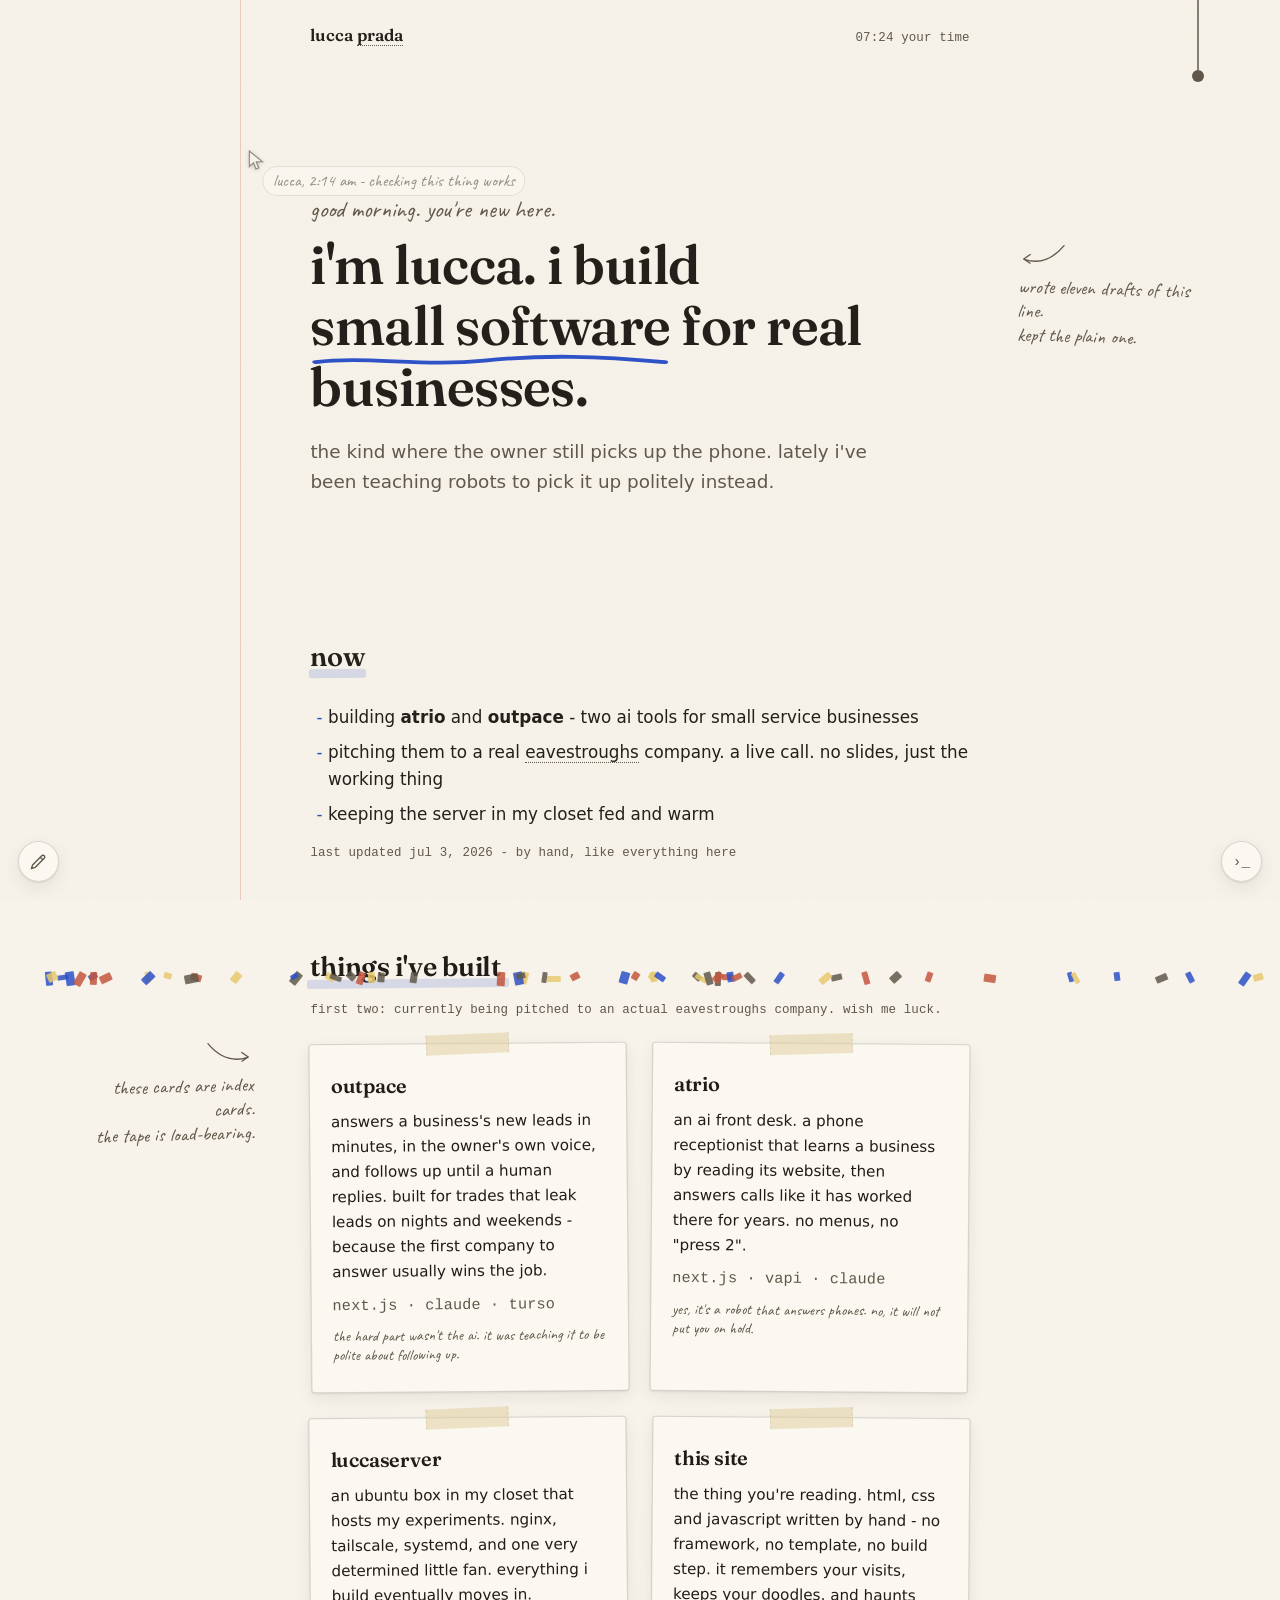
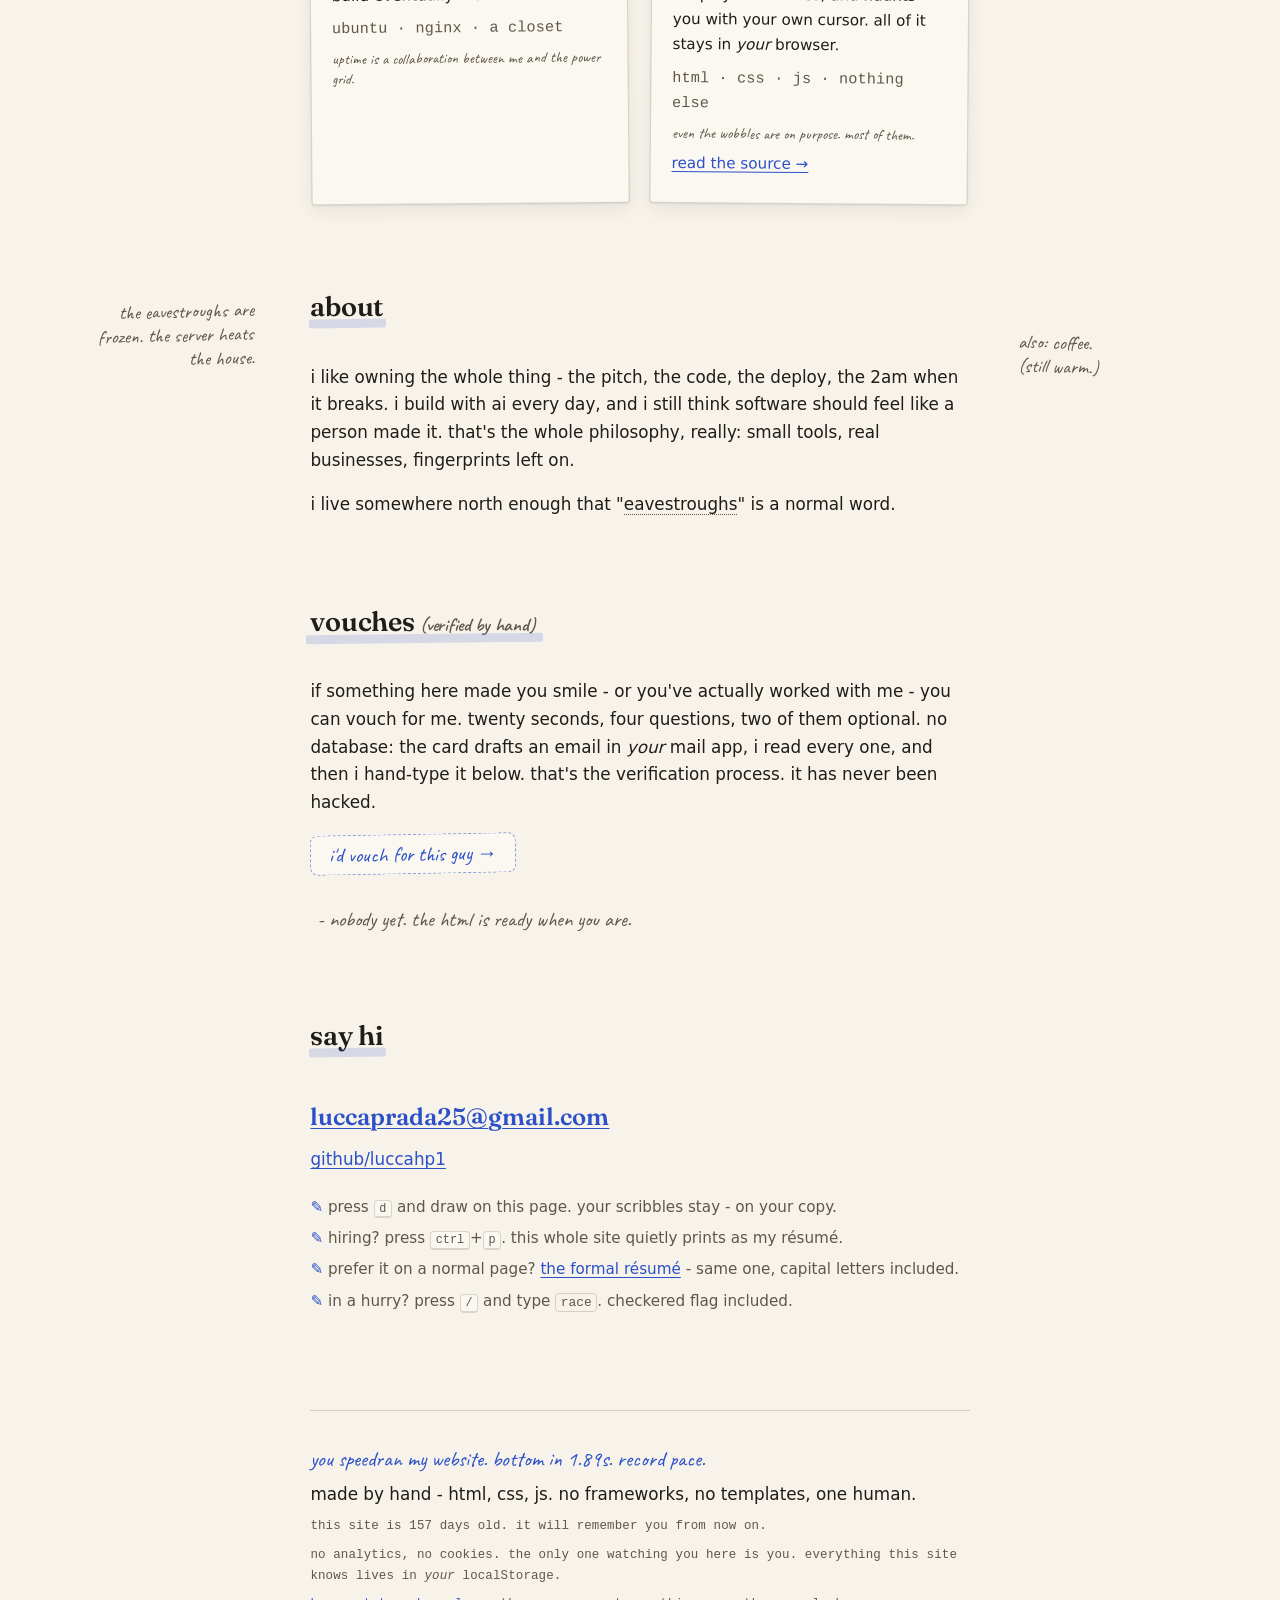
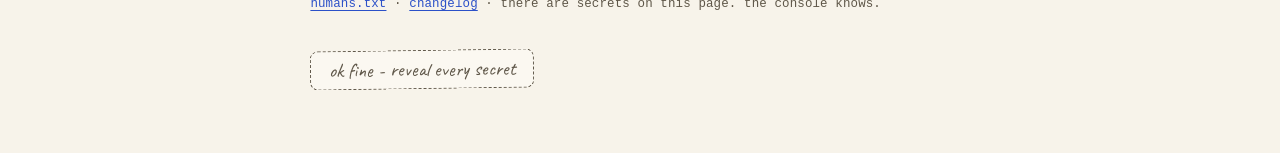
==== index.html @ 846524d9 "v1.5: the second snap, race flags, physics sliders, and a forget that forgets" ====
<!doctype html>
<!--
  hello, view-source person. good instincts.

       __
      |  |   this is supposed to be a pencil.
      |  |   ascii is harder than it looks.
      |  |   
       \/

  everything in here is handwritten. no build step, no framework -
  what you see is what i typed. there's a spoiler button at the very
  bottom of the page that lists every secret, but honestly?
  `cat secrets.txt` in the terminal (press /) hits different.
-->
<html lang="en">
<head>
  <meta charset="utf-8">
  <meta name="viewport" content="width=device-width, initial-scale=1">
  <meta name="color-scheme" content="light dark">
  <meta name="theme-color" content="#f7f3ea" media="(prefers-color-scheme: light)">
  <meta name="theme-color" content="#141110" media="(prefers-color-scheme: dark)">
  <meta name="description" content="lucca prada builds small software for real businesses. this site remembers you, lets you draw on it, and prints as a résumé.">
  <meta name="author" content="Lucca Prada">
  <link rel="icon" href="favicon.svg" type="image/svg+xml" id="favicon">
  <link rel="author" href="humans.txt">
  <title>lucca prada - small software, made by hand</title>

  <link rel="preconnect" href="https://fonts.googleapis.com">
  <link rel="preconnect" href="https://fonts.gstatic.com" crossorigin>
  <link href="https://fonts.googleapis.com/css2?family=Fraunces:ital,opsz,wght@0,9..144,400;0,9..144,600;1,9..144,400;1,9..144,600&family=Caveat:wght@400;600&display=swap" rel="stylesheet">

  <link rel="stylesheet" href="css/style.css">
</head>
<body>
  <a class="skip" href="#main">skip to content</a>

  <!-- the lamp cord. grab it, pull it, any direction. it stretches. -->
  <button class="cord" id="cord" aria-label="toggle the lights" title="the lights">
    <svg viewBox="0 0 24 90" width="24" height="90" aria-hidden="true">
      <path id="cord-path" class="cord-line" d="M12 0 L12 70" fill="none"/>
      <circle id="cord-knob" cx="12" cy="76" r="6" class="cord-knob"/>
    </svg>
  </button>

  <header class="top">
    <span class="wordmark">lucca <span class="tip tip-down" tabindex="0" data-tip="no relation to the handbags. or the glasses. i'm the eavestroughs prada.">prada</span></span>
    <span class="top-right mono"><span id="clock">--:--</span> your time</span>
  </header>

  <main id="main" class="page">

    <!-- ============ hello ============ -->
    <section id="hello" class="hero" aria-label="introduction">
      <p class="hand greeting" id="greeting">hi, you're new here.</p>
      <h1 class="display">
        i'm lucca. i build
        <span class="u">small software<svg class="squig" viewBox="0 0 120 10" preserveAspectRatio="none" aria-hidden="true"><path d="M2 6 C 18 2, 38 9, 58 5 S 96 2, 118 6"/></svg></span>
        for real businesses.
      </h1>
      <p class="lede">the kind where the owner still picks up the phone. lately i've been
      teaching robots to pick it up politely instead.</p>
      <aside class="note note-right" aria-hidden="true">
        <svg class="arrow" viewBox="0 0 60 40" aria-hidden="true"><path d="M56 6 C 40 26, 24 30, 6 24 M14 18 L6 24 L14 29"/></svg>
        wrote eleven drafts of this line.<br>kept the plain one.
      </aside>
    </section>

    <!-- ============ now ============ -->
    <section id="now" aria-labelledby="now-h">
      <h2 id="now-h" class="display h2">now<span class="h-under" aria-hidden="true"></span></h2>
      <ul class="now-list">
        <li>building <strong>atrio</strong> and <strong>outpace</strong> - two ai tools for small service businesses</li>
        <li>pitching them to a real <span class="tip" tabindex="0" data-tip="canadian for rain gutters. we are a proud people.">eavestroughs</span> company. a live call. no slides, just the working thing</li>
        <li>keeping the server in my closet fed and warm</li>
      </ul>
      <p class="mono micro">last updated jul 3, 2026 - by hand, like everything here</p>
    </section>

    <!-- ============ work ============ -->
    <section id="work" aria-labelledby="work-h">
      <h2 id="work-h" class="display h2">things i've built<span class="h-under" aria-hidden="true"></span></h2>
      <p class="mono micro status-line">first two: currently being pitched to an actual eavestroughs company. wish me luck.</p>

      <div class="cards">
        <article class="card tilt-a" id="outpace">
          <span class="tape" aria-hidden="true"></span>
          <h3 class="display">outpace</h3>
          <p>answers a business's new leads in minutes, in the owner's own voice, and follows up
          until a human replies. built for trades that leak leads on nights and weekends -
          because the first company to answer usually wins the job.</p>
          <p class="mono stack">next.js · claude · turso</p>
          <p class="hand card-note">the hard part wasn't the ai. it was teaching it to be polite about following up.</p>
        </article>

        <article class="card tilt-b" id="atrio">
          <span class="tape" aria-hidden="true"></span>
          <h3 class="display">atrio</h3>
          <p>an ai front desk. a phone receptionist that learns a business by reading its website,
          then answers calls like it has worked there for years. no menus, no "press 2".</p>
          <p class="mono stack">next.js · vapi · claude</p>
          <p class="hand card-note">yes, it's a robot that answers phones. no, it will not put you on hold.</p>
        </article>

        <article class="card tilt-a" id="server">
          <span class="tape" aria-hidden="true"></span>
          <h3 class="display">luccaserver</h3>
          <p>an ubuntu box in my closet that hosts my experiments. nginx, tailscale, systemd,
          and one very determined little fan. everything i build eventually moves in.</p>
          <p class="mono stack">ubuntu · nginx · a closet</p>
          <p class="hand card-note">uptime is a collaboration between me and the power grid.</p>
        </article>

        <article class="card tilt-b" id="site">
          <span class="tape" aria-hidden="true"></span>
          <h3 class="display">this site</h3>
          <p>the thing you're reading. html, css and javascript written by hand - no framework,
          no template, no build step. it remembers your visits, keeps your doodles, and haunts
          you with your own cursor. all of it stays in <em>your</em> browser.</p>
          <p class="mono stack">html · css · js · nothing else</p>
          <p class="hand card-note">even the wobbles are on purpose. most of them.</p>
          <p><a href="https://github.com/luccahp1/portfolio">read the source →</a></p>
        </article>
      </div>

      <aside class="note note-left" aria-hidden="true">
        <svg class="arrow flip" viewBox="0 0 60 40" aria-hidden="true"><path d="M4 6 C 20 26, 36 30, 54 24 M46 18 L54 24 L46 29"/></svg>
        these cards are index cards.<br>the tape is load-bearing.
      </aside>
    </section>

    <!-- ============ about ============ -->
    <section id="about" aria-labelledby="about-h">
      <h2 id="about-h" class="display h2">about<span class="h-under" aria-hidden="true"></span></h2>
      <p>i like owning the whole thing - the pitch, the code, the deploy, the 2am when it breaks.
      i build with ai every day, and i still think software should feel like a person made it.
      that's the whole philosophy, really: small tools, real businesses, fingerprints left on.</p>
      <p>i live somewhere north enough that "<span class="tip" tabindex="0" data-tip="canadian for rain gutters. we are a proud people.">eavestroughs</span>" is a normal word.</p>
      <aside class="note note-right coffee-note" aria-hidden="true">also:
        <span class="coffee">coffee.<i class="steam s1"></i><i class="steam s2"></i><i class="steam s3"></i></span>
        <br>(still warm.)</aside>
      <aside class="note note-left" id="season-note" aria-hidden="true" hidden></aside>
    </section>

    <!-- ============ vouches (the guestbook grew up) ============ -->
    <section id="guestbook" aria-labelledby="guestbook-h">
      <h2 id="guestbook-h" class="display h2">vouches <span class="hand h2-aside">(verified by hand)</span><span class="h-under" aria-hidden="true"></span></h2>
      <p>if something here made you smile - or you've actually worked with me - you can vouch
      for me. twenty seconds, four questions, two of them optional. no database: the card
      drafts an email in <em>your</em> mail app, i read every one, and then i hand-type it
      below. that's the verification process. it has never been hacked.</p>
      <p><button class="vouch-btn hand" id="vouch-btn">i'd vouch for this guy →</button></p>
      <ul class="guest-list hand" id="vouch-list">
        <!-- vouches get added here by hand: name - company/role - one good line. -->
        <li>- nobody yet. the html is ready when you are.</li>
      </ul>
    </section>

    <!-- ============ say hi ============ -->
    <section id="hi" aria-labelledby="hi-h">
      <h2 id="hi-h" class="display h2">say hi<span class="h-under" aria-hidden="true"></span></h2>
      <p class="say-hi">
        <a class="big-link" href="mailto:luccaprada25@gmail.com">luccaprada25@gmail.com</a><br>
        <a href="https://github.com/luccahp1">github/luccahp1</a>
      </p>
      <ul class="hi-extras">
        <li>press <kbd>d</kbd> and draw on this page. your scribbles stay - on your copy.</li>
        <li>hiring? press <kbd>ctrl</kbd>+<kbd>p</kbd>. this whole site quietly prints as my résumé.</li>
        <li>prefer it on a normal page? <a href="resume.html">the formal résumé</a> - same one, capital letters included.</li>
        <li>in a hurry? press <kbd>/</kbd> and type <code>race</code>. checkered flag included.</li>
      </ul>
    </section>

    <!-- ============ footer ============ -->
    <footer class="foot">
      <p class="hand foot-read" id="foot-read" hidden>you read the whole thing. that puts you in rare company.</p>
      <p>made by hand - html, css, js. no frameworks, no templates, one human.</p>
      <p id="foot-memory" class="mono micro">this site is young. it will remember you from now on.</p>
      <p class="mono micro">no analytics, no cookies. the only one watching you here is you.
        everything this site knows lives in <em>your</em> localStorage.</p>
      <p class="mono micro">
        <a href="humans.txt">humans.txt</a> ·
        <button class="linkish mono" id="open-changelog">changelog</button> ·
        there are secrets on this page. <span class="nowrap">the console knows.</span>
      </p>

      <!-- the spoilers. hand-maintained, like everything. -->
      <div class="spoilers">
        <button class="spoiler-btn hand" id="spoiler-btn" aria-expanded="false" aria-controls="spoiler-panel">
          ok fine - reveal every secret
        </button>
        <div class="spoiler-panel" id="spoiler-panel" hidden>
          <span class="tape" aria-hidden="true"></span>
          <p class="hand spoiler-title">the complete map of secrets. last chance to find them yourself.</p>
          <ul class="spoiler-list">
            <li><strong>the ghost</strong> - this site records your cursor (locally, never sent anywhere). come back tomorrow and watch yourself drift by, labeled "you, 1 day ago". first visit? you got mine instead. summon one anytime: type <kbd>ghost</kbd> in the terminal.</li>
            <li><strong>the pencil</strong> - press <kbd>d</kbd>, then draw anywhere. <kbd>c</kbd> changes ink, <kbd>z</kbd> undoes, <kbd>x</kbd> erases everything, <kbd>esc</kbd> puts it down. your art survives reloads.</li>
            <li><strong>the terminal</strong> - press <kbd>/</kbd>. start with <code>help</code>, snoop with <code>cat secrets.txt</code>, finish with <code>sudo hire lucca</code>. (<code>rm -rf</code> goes on your permanent record. permanently.)</li>
            <li><strong>tell it your name</strong> - in the terminal: <code>call me maple</code>. the site greets you by name forever after. <code>lucca.forget()</code> if you regret everything.</li>
            <li><strong>blueprint mode</strong> - <kbd>↑</kbd><kbd>↑</kbd><kbd>↓</kbd><kbd>↓</kbd><kbd>←</kbd><kbd>→</kbd><kbd>←</kbd><kbd>→</kbd><kbd>b</kbd><kbd>a</kbd>. the site shows its bones - every box confesses its pixels, and whatever you hover gets measured live. do it twice, it gets chattier.</li>
            <li><strong>the résumé trick</strong> - <kbd>ctrl</kbd>+<kbd>p</kbd>. the lowercase disappears and paper gets my real, serious, one-page résumé. also lives at <a href="resume.html">resume.html</a>.</li>
            <li><strong>the lamp</strong> - the cord hanging top-right. it's a real rope: grab it and pull, any direction. it stretches, and when the tension is right the switch gives. swipe through it and it swings. pull it four times fast and it has opinions. ignore the warning and keep yanking… it snaps. sparks, flicker, the works. (i fix it. eventually. the repair tape stays.)</li>
            <li><strong>the second snap</strong> - break the cord again after the repair and i stop being nice: duct tape, a real wall switch, zero physics. the terminal's <code>rewire</code> command earns you the string back. i can't believe i added that.</li>
            <li><strong>the physics sliders</strong> - type <code>physics</code> in the terminal. gravity, damping, stretch, segments - the cord obeys in real time. nothing you set is ever saved, so break it with total confidence.</li>
            <li><strong>the tape</strong> - it's holding the project cards up. grab one and pull it off. the card falls, and a very small lucca comes to pin it back with a real thumbtack - a different pin, spot, and angle every time. he does not use a level.</li>
            <li><strong>the vouch card</strong> - the button in the vouches section. typing a company summons a bonus question out of thin air. that's not a bug, that's logic.</li>
            <li><strong>leave &amp; come back</strong> - the tab title misses you, and the favicon lies down for a nap while you're gone.</li>
            <li><strong>the ending changes</strong> - speedrun to the bottom and the footer clocks your official time, with confetti. trackpad scrollers get a fairer window, because i'm reasonable. want a proper starting line? type <code>race</code> in the terminal: checkered flag, three seconds, GO. read slowly instead and it thanks you properly.</li>
            <li><strong>small acknowledgments</strong> - copy some text. select all. go idle for a minute. hover the word "eavestroughs". the site notices things, politely, once.</li>
            <li><strong>more hovering</strong> - the "prada" in the top corner has heard your handbag joke already. and the coffee note in the margin is still warm - hover it and see the steam.</li>
            <li><strong>the console</strong> - open devtools. there's a note waiting, and an api: <code>lucca.ghost()</code>, <code>lucca.lights()</code>, <code>lucca.blueprint()</code>, <code>lucca.forget()</code>.</li>
            <li><strong>for completionists</strong> - <a href="humans.txt">humans.txt</a>, the 404 page (make up a url), and a note at the top of view-source.</li>
          </ul>
          <p class="hand spoiler-end">that's all of them. probably. this list is hand-maintained, so if i add a secret and forget to write it down… that's just a secret again.</p>
        </div>
      </div>
    </footer>
  </main>

  <!-- the real résumé. ctrl+p prints ONLY this. screen never sees it. -->
  <div class="print-only print-resume" aria-hidden="true">
    <header>
      <h1>Lucca Prada</h1>
      <p class="r-sub">Software Developer - Backend &amp; AI Products</p>
      <p class="r-contact">London, Ontario · luccaprada25@gmail.com · github.com/luccahp1 · luccahp1.github.io/portfolio</p>
    </header>

    <section>
      <h2>Summary</h2>
      <p>Computer Programming &amp; Analysis student and WSIB Scholars Award recipient with a year of
      enterprise backend experience (Java/Spring Boot) and a parallel track record of shipping AI
      products end to end. At WSIB: health-check automation, secure request handling, and library
      modernization alongside senior developers. Independently: designed, built, and deployed an AI
      phone receptionist and an automated lead-response product for small service businesses -
      owning product design, unit economics, code, and deployment.</p>
    </section>

    <section>
      <h2>Experience</h2>

      <h3>IT Solution Delivery Co-op - Technology · Workplace Safety and Insurance Board (WSIB)</h3>
      <p class="r-meta">London, ON · May 2025 – Present (consecutive terms)</p>
      <ul>
        <li>Built backend enhancements for WSIB's health-check automation platform using Java, Python, Spring Boot, and Spring Boot Admin.</li>
        <li>Implemented secure HTTP request handling with JWT tokens and cookies in enterprise systems.</li>
        <li>Led hands-on work in the iText PDF library upgrade: analyzed legacy modules, fixed breaking changes, and ran regression tests.</li>
        <li>Debugged and refactored legacy Java for reliability and readability; traced production requests through stack traces safely.</li>
        <li>Awarded the WSIB Scholars Award (full scholarship) recognizing technical capability and initiative.</li>
      </ul>

      <h3>Independent Product Developer - Atrio &amp; Outpace</h3>
      <p class="r-meta">London, ON · 2025 – Present</p>
      <ul>
        <li>Designed and built <strong>Atrio</strong>, an AI phone receptionist that learns a business from its website and answers calls naturally (Next.js, Vapi voice agents, Claude API).</li>
        <li>Designed and built <strong>Outpace</strong>, a speed-to-lead system that replies to inbound leads in the owner's own voice within minutes and automates follow-up (Next.js, Claude, Turso); modeled pricing, ~90%+ gross-margin unit economics, and safety rails (plan limits, AI budget caps).</li>
        <li>Currently pitching both products to a local service business through live, working demos.</li>
        <li>Completed 15+ paid freelance automation and utility projects (Fiverr), managing full lifecycle from requirements to delivery; built and maintain the Twins Cafe website.</li>
      </ul>

      <h3>Co-op Developer · DevLift</h3>
      <p class="r-meta">London, ON</p>
      <ul>
        <li>Debugged and extended client software; delivered Java and JavaScript modules within Agile ceremonies.</li>
      </ul>
    </section>

    <section>
      <h2>Projects</h2>
      <ul>
        <li><strong>Portfolio site</strong> - hand-written HTML/CSS/JS with local-first interactive features (cursor replay, persistent drawing, print-to-résumé). luccahp1.github.io/portfolio</li>
        <li><strong>luccaserver</strong> - self-hosted Ubuntu server (nginx, systemd, Tailscale, UFW) running personal apps and deployments.</li>
        <li><strong>AI currency recognition</strong> - Python computer-vision exploration; robotics club mechanical &amp; programming contributions.</li>
      </ul>
    </section>

    <section class="r-skills">
      <h2>Skills</h2>
      <p><strong>Languages:</strong> Java, Python, JavaScript/TypeScript, SQL, C++</p>
      <p><strong>Backend:</strong> Spring Boot &amp; Spring Boot Admin, REST APIs, MVC, JWT/cookie auth, Node.js/Next.js</p>
      <p><strong>AI:</strong> Claude API integration, voice agents (Vapi), prompt &amp; agent design, cost/limit engineering</p>
      <p><strong>Frontend:</strong> React/Next.js, HTML/CSS, Tailwind</p>
      <p><strong>Data &amp; Ops:</strong> MySQL, SQLite/Turso, relational design · Ubuntu, nginx, systemd, Tailscale, Git, Vercel, Postman</p>
      <p><strong>Practices:</strong> Agile, debugging legacy codebases, technical documentation, regression testing</p>
    </section>

    <section>
      <h2>Education</h2>
      <h3>Fanshawe College - Computer Programming &amp; Analysis</h3>
      <p class="r-meta">London, ON · Sep 2024 – Present · WSIB Scholars Award (full scholarship)</p>
      <p>Coursework: Java, Python, SQL, C++, web technologies, Agile, system design.</p>
    </section>
  </div>

  <!-- pencil toggle -->
  <button class="tool pencil-btn" id="pencil-btn" aria-label="draw on this page (press d)" title="draw on this page (d)">
    <svg viewBox="0 0 24 24" width="20" height="20" aria-hidden="true"><path d="M4 20 L5.5 15.5 L16.5 4.5 A 1.6 1.6 0 0 1 19.5 7.5 L8.5 18.5 Z M14.8 6.2 L17.8 9.2"/></svg>
  </button>
  <div class="pencil-hud mono" id="pencil-hud" hidden>pencil on - <kbd>esc</kbd> stop · <kbd>c</kbd> ink · <kbd>z</kbd> undo · <kbd>x</kbd> clear</div>

  <!-- terminal toggle (mostly for touch screens) -->
  <button class="tool term-btn mono" id="term-btn" aria-label="open the terminal (press /)" title="terminal (/)">›_</button>

  <!-- the terminal -->
  <div class="term" id="term" role="dialog" aria-modal="true" aria-label="terminal" hidden>
    <div class="term-body" id="term-body"></div>
    <div class="term-line">
      <label class="term-prompt mono" for="term-input">you@luccas-site:~$</label>
      <input class="term-input mono" id="term-input" autocomplete="off" autocapitalize="off" spellcheck="false" aria-label="terminal input">
    </div>
  </div>

  <!-- the vouch card. it only asks about your role if you give it a reason to. -->
  <div class="vouch-wrap" id="vouch-wrap" hidden>
    <div class="vouch-scrim" data-close></div>
    <form class="vouch-card" id="vouch-form" role="dialog" aria-modal="true" aria-labelledby="vouch-title">
      <img id="vouch-pin" src="img/pin-classic.png" alt="" width="30">
      <p class="hand vouch-title" id="vouch-title">vouch for lucca</p>
      <p class="mono micro">this drafts an email in your own mail app. nothing leaves this page until you hit send there.</p>
      <label for="v-name">your name</label>
      <input id="v-name" required maxlength="60" autocomplete="name">
      <label for="v-email">your email</label>
      <input id="v-email" type="email" required maxlength="80" autocomplete="email">
      <label for="v-company">company <span class="v-opt">(optional)</span></label>
      <input id="v-company" maxlength="80" autocomplete="organization">
      <div id="v-role-wrap" hidden>
        <p class="hand v-role-note">oh, a company! ok, one more then - this question did not
        exist five seconds ago. friends and family never see it. efficiency.</p>
        <label for="v-role">your role there <span class="v-opt">(also optional)</span></label>
        <input id="v-role" maxlength="80" autocomplete="organization-title">
      </div>
      <div class="v-actions">
        <button type="submit" class="vouch-btn hand">send the vouch</button>
        <button type="button" class="linkish mono" data-close>never mind</button>
      </div>
    </form>
  </div>

  <script src="js/main.js" defer></script>
  <script src="js/ghost.js" defer></script>
  <script src="js/pencil.js" defer></script>
  <script src="js/terminal.js" defer></script>
  <script src="js/tape.js" defer></script>
  <script src="js/vouch.js" defer></script>
</body>
</html>
---- css/style.css ----
/* ---------------------------------------------------------------
   lucca's site. paper, ink, one blue pen.
   handwritten on purpose. viewed best with the lights you prefer.
   --------------------------------------------------------------- */

:root {
  --paper: #f7f3ea;
  --ink: #201c17;
  --ink-soft: #5f5749;
  --pen: #2b50c8;          /* ballpoint blue */
  --pen-soft: rgba(43, 80, 200, 0.55);
  --red: #c4553d;          /* margin-line red */
  --line: rgba(32, 28, 23, 0.16);
  --card: #fbf8f1;
  --shadow: 0 1px 2px rgba(32, 28, 23, 0.08), 0 6px 18px rgba(32, 28, 23, 0.07);
  --tape: rgba(224, 205, 155, 0.5);
  --sel: rgba(43, 80, 200, 0.22);
}

[data-theme="dark"] {
  --paper: #141110;
  --ink: #ece5d6;
  --ink-soft: #a1988a;
  --pen: #92a9f5;
  --pen-soft: rgba(146, 169, 245, 0.6);
  --red: #d4705c;
  --line: rgba(236, 229, 214, 0.16);
  --card: #1b1815;
  --shadow: 0 1px 2px rgba(0, 0, 0, 0.4), 0 8px 22px rgba(0, 0, 0, 0.35);
  --tape: rgba(203, 178, 122, 0.22);
  --sel: rgba(146, 169, 245, 0.3);
}

@media (prefers-color-scheme: dark) {
  :root:not([data-theme]) {
    --paper: #141110;
    --ink: #ece5d6;
    --ink-soft: #a1988a;
    --pen: #92a9f5;
    --pen-soft: rgba(146, 169, 245, 0.6);
    --red: #d4705c;
    --line: rgba(236, 229, 214, 0.16);
    --card: #1b1815;
    --shadow: 0 1px 2px rgba(0, 0, 0, 0.4), 0 8px 22px rgba(0, 0, 0, 0.35);
    --tape: rgba(203, 178, 122, 0.22);
    --sel: rgba(146, 169, 245, 0.3);
  }
}

* { box-sizing: border-box; }

[hidden] { display: none !important; }

html { scroll-behavior: smooth; }

body {
  margin: 0;
  background: var(--paper);
  color: var(--ink);
  font: 400 1.05rem/1.65 system-ui, -apple-system, "Segoe UI", sans-serif;
  transition: background-color 0.35s ease, color 0.35s ease;
  overflow-x: hidden;
}

/* faint paper grain over everything */
body::before {
  content: "";
  position: fixed;
  inset: 0;
  pointer-events: none;
  z-index: 4;
  opacity: 0.05;
  background-image: url("data:image/svg+xml,%3Csvg xmlns='http://www.w3.org/2000/svg' width='140' height='140'%3E%3Cfilter id='n'%3E%3CfeTurbulence type='fractalNoise' baseFrequency='0.9' numOctaves='2'/%3E%3C/filter%3E%3Crect width='140' height='140' filter='url(%23n)'/%3E%3C/svg%3E");
}

::selection { background: var(--sel); }

.display { font-family: "Fraunces", Georgia, serif; font-weight: 600; letter-spacing: -0.01em; }
.hand { font-family: "Caveat", "Segoe Script", cursive; font-size: 1.35rem; line-height: 1.3; color: var(--ink-soft); }
.mono { font-family: ui-monospace, "Cascadia Code", Consolas, monospace; font-size: 0.78rem; letter-spacing: 0.01em; }
.micro { color: var(--ink-soft); }
.nowrap { white-space: nowrap; }

a { color: var(--pen); text-decoration-thickness: 1px; text-underline-offset: 3px; }
a:hover { text-decoration-style: wavy; }

kbd {
  font-family: ui-monospace, Consolas, monospace;
  font-size: 0.78em;
  border: 1px solid var(--line);
  border-bottom-width: 2px;
  border-radius: 4px;
  padding: 0.05em 0.4em;
  background: var(--card);
}

.skip {
  position: absolute; left: -999px; top: 0.5rem; z-index: 100;
  background: var(--card); padding: 0.4rem 0.8rem; border-radius: 6px;
}
.skip:focus { left: 0.5rem; }

:focus-visible { outline: 2px solid var(--pen); outline-offset: 3px; border-radius: 2px; }

/* ---------- top bar ---------- */
.top {
  display: flex; justify-content: space-between; align-items: baseline;
  max-width: 44rem; margin: 0 auto; padding: 1.4rem 1.4rem 0;
}
.wordmark { font-family: "Fraunces", Georgia, serif; font-weight: 600; font-size: 1.05rem; }
.top-right { color: var(--ink-soft); }

/* ---------- the page column ---------- */
.page {
  max-width: 44rem;
  margin: 0 auto;
  padding: 0 1.4rem 4rem;
  position: relative;
}

/* notebook margin line, wide screens only */
@media (min-width: 1150px) {
  body::after {
    content: "";
    position: fixed;
    top: 0; bottom: 0;
    left: calc(50% - 25rem);
    width: 1px;
    background: var(--red);
    opacity: 0.25;
    pointer-events: none;
  }
}

section { margin-top: 5rem; position: relative; }

/* ---------- hero ---------- */
.hero { margin-top: 16vh; min-height: 40vh; }
.greeting { margin: 0 0 0.6rem; font-size: 1.5rem; }
h1.display {
  font-size: clamp(2.1rem, 5.4vw, 3.4rem);
  line-height: 1.12;
  margin: 0 0 1.2rem;
}
.lede { font-size: 1.15rem; color: var(--ink-soft); max-width: 36rem; }

/* squiggle underline */
.u { position: relative; white-space: nowrap; }
.squig {
  position: absolute; left: 0; right: 0; bottom: -0.18em;
  width: 100%; height: 0.28em; overflow: visible;
}
.squig path {
  fill: none; stroke: var(--pen); stroke-width: 2.5; stroke-linecap: round;
  stroke-dasharray: 130; stroke-dashoffset: 130;
  animation: draw 0.9s 0.5s ease forwards;
}
@keyframes draw { to { stroke-dashoffset: 0; } }

/* ---------- headings ---------- */
.h2 { font-size: 1.7rem; margin: 0 0 1.1rem; display: inline-block; position: relative; }
.h2-aside { font-size: 1.2rem; }
.h-under {
  position: absolute; left: -2%; right: -4%; bottom: 0.05em; height: 0.32em;
  background: var(--pen);
  opacity: 0.16;
  transform: rotate(-0.6deg);
  border-radius: 2px;
  pointer-events: none;
}

/* ---------- now ---------- */
.now-list { padding-left: 1.1rem; margin: 0 0 0.9rem; }
.now-list li { margin: 0.45rem 0; }
.now-list li::marker { content: "- "; color: var(--pen); }

.status-line { margin: -0.4rem 0 1.4rem; }

/* ---------- cards ---------- */
.cards { display: grid; grid-template-columns: 1fr 1fr; gap: 1.6rem 1.4rem; }
@media (max-width: 720px) { .cards { grid-template-columns: 1fr; } }

.card {
  position: relative;
  background: var(--card);
  border: 1px solid var(--line);
  border-radius: 3px;
  padding: 1.5rem 1.3rem 1.1rem;
  box-shadow: var(--shadow);
  transition: transform 0.25s ease, box-shadow 0.25s ease, background-color 0.35s ease;
}
.tilt-a { transform: rotate(-0.5deg); }
.tilt-b { transform: rotate(0.45deg); }
.card:hover { transform: rotate(0deg) translateY(-3px); }

.tape {
  position: absolute; top: -0.6rem; left: 50%;
  width: 5.2rem; height: 1.25rem;
  transform: translateX(-50%) rotate(-2deg);
  background: var(--tape);
  border-left: 1px dashed rgba(0,0,0,0.08);
  border-right: 1px dashed rgba(0,0,0,0.08);
}
.card h3 { margin: 0 0 0.5rem; font-size: 1.25rem; }
.card p { margin: 0.5rem 0; font-size: 0.95rem; }
.stack { color: var(--ink-soft); }
.card-note { color: var(--ink-soft); font-size: 1.15rem; }

/* ---------- margin notes ---------- */
.note {
  font-family: "Caveat", "Segoe Script", cursive;
  font-size: 1.2rem; line-height: 1.25;
  color: var(--ink-soft);
  width: 11rem;
}
.arrow { width: 3rem; height: 2rem; display: block; margin-bottom: 0.2rem; }
.arrow path { fill: none; stroke: var(--ink-soft); stroke-width: 1.6; stroke-linecap: round; stroke-linejoin: round; }

@media (min-width: 1150px) {
  .note { position: absolute; }
  .note-right { right: -14rem; top: 3rem; transform: rotate(1.5deg); }
  .note-left { left: -14.5rem; top: 6rem; transform: rotate(-1.5deg); text-align: right; }
  .note-left .arrow { margin-left: auto; }
}
@media (max-width: 1149.9px) {
  .note { margin: 1.2rem 0 0; transform: rotate(-0.5deg); }
  .arrow { display: none; }
}

/* ---------- guestbook ---------- */
.guest-list { list-style: none; padding: 0.2rem 0 0 0.4rem; font-size: 1.3rem; }
.guest-list li { margin: 0.5rem 0; }

/* ---------- say hi ---------- */
.big-link { font-family: "Fraunces", Georgia, serif; font-size: 1.5rem; font-weight: 600; }
.say-hi { line-height: 2.1; }
.hi-extras { padding-left: 1.1rem; color: var(--ink-soft); font-size: 0.95rem; }
.hi-extras li { margin: 0.4rem 0; }
.hi-extras li::marker { content: "✎ "; color: var(--pen); }

/* ---------- footer ---------- */
.foot { margin-top: 6rem; padding-top: 1.6rem; border-top: 1px solid var(--line); }
.foot p { margin: 0.5rem 0; }
.foot-read { font-size: 1.35rem; color: var(--pen); }
.linkish {
  background: none; border: none; padding: 0; cursor: pointer;
  color: var(--pen); text-decoration: underline;
  text-decoration-thickness: 1px; text-underline-offset: 3px; font-size: inherit;
}
.linkish:hover { text-decoration-style: wavy; }

/* ---------- lamp cord ---------- */
.cord {
  position: fixed; top: 0; right: clamp(1rem, 6vw, 4rem); z-index: 20;
  background: none; border: none; padding: 0 6px; cursor: grab;
  touch-action: none;
}
.cord:active { cursor: grabbing; }
.cord-line { stroke: var(--ink-soft); stroke-width: 1.5; fill: none; }
.cord-knob { fill: var(--ink-soft); }
.cord:hover .cord-knob { fill: var(--pen); }
[data-theme="dark"] .cord-knob { filter: drop-shadow(0 0 6px rgba(146, 169, 245, 0.7)); }

/* ---------- floating tools ---------- */
.tool {
  position: fixed; z-index: 20;
  width: 2.6rem; height: 2.6rem;
  display: grid; place-items: center;
  background: var(--card); color: var(--ink-soft);
  border: 1px solid var(--line); border-radius: 50%;
  box-shadow: var(--shadow);
  cursor: pointer;
  transition: color 0.2s, transform 0.2s, background-color 0.35s;
}
.tool:hover { color: var(--pen); transform: rotate(-8deg); }
.pencil-btn { left: 1.1rem; bottom: 1.1rem; }
.pencil-btn svg path { fill: none; stroke: currentColor; stroke-width: 1.6; stroke-linejoin: round; }
.pencil-btn.on { color: var(--pen); background: var(--paper); transform: rotate(-35deg); }
.term-btn { right: 1.1rem; bottom: 1.1rem; font-size: 0.9rem; }

.pencil-hud {
  position: fixed; left: 4.4rem; bottom: 1.75rem; z-index: 20;
  color: var(--ink-soft);
  background: var(--card); border: 1px solid var(--line); border-radius: 999px;
  padding: 0.3rem 0.8rem;
}

/* the drawing canvas */
.doodle {
  position: absolute; top: 0; left: 0; z-index: 3;
  pointer-events: none;
}
body.drawing .doodle { pointer-events: auto; cursor: crosshair; touch-action: none; }

/* ---------- ghost cursor ---------- */
.ghost {
  position: absolute; top: 0; left: 0; z-index: 15;
  pointer-events: none;
  opacity: 0;
  transition: opacity 1.2s ease;
  will-change: transform;
}
.ghost.show { opacity: 0.65; }
.ghost svg { display: block; filter: blur(0.4px) drop-shadow(0 1px 2px rgba(0,0,0,0.25)); }
.ghost svg path { fill: var(--paper); stroke: var(--ink-soft); stroke-width: 1.3; }
.ghost-tag {
  position: absolute; left: 14px; top: 16px;
  font-family: "Caveat", cursive; font-size: 1.05rem; white-space: nowrap;
  color: var(--ink-soft);
  background: var(--card);
  border: 1px solid var(--line); border-radius: 999px;
  padding: 0 0.6rem;
}
.ghost-ping {
  position: absolute; z-index: 14;
  width: 8px; height: 8px; border-radius: 50%;
  border: 2px solid var(--pen-soft);
  pointer-events: none;
  animation: ping 0.9s ease-out forwards;
}
@keyframes ping { from { transform: scale(0.4); opacity: 0.9; } to { transform: scale(4); opacity: 0; } }

/* ---------- terminal ---------- */
.term {
  position: fixed; left: 50%; bottom: 0; z-index: 30;
  transform: translateX(-50%);
  width: min(46rem, 100vw);
  max-height: 55vh;
  display: flex; flex-direction: column;
  background: color-mix(in srgb, var(--card) 92%, transparent);
  backdrop-filter: blur(6px);
  border: 1px solid var(--line); border-bottom: none;
  border-radius: 10px 10px 0 0;
  box-shadow: 0 -8px 30px rgba(0, 0, 0, 0.18);
  font-family: ui-monospace, "Cascadia Code", Consolas, monospace;
  font-size: 0.85rem;
}
.term-body { overflow-y: auto; padding: 1rem 1.1rem 0.4rem; white-space: pre-wrap; line-height: 1.55; }
.term-body a { color: var(--pen); }
.term-line { display: flex; gap: 0.5rem; padding: 0.4rem 1.1rem 0.9rem; align-items: baseline; }
.term-prompt { color: var(--pen); font-size: 0.85rem; }
.term-input {
  flex: 1; background: none; border: none; outline: none;
  color: var(--ink); font-size: 0.85rem; caret-shape: block;
}
.term-dim { color: var(--ink-soft); }

/* ---------- blueprint mode (konami) ---------- */
body.blueprint * { outline: 1px dashed color-mix(in srgb, var(--pen) 30%, transparent); outline-offset: -1px; }
body.blueprint::before { opacity: 0; }
body.blueprint {
  background-image:
    linear-gradient(var(--line) 1px, transparent 1px),
    linear-gradient(90deg, var(--line) 1px, transparent 1px);
  background-size: 2rem 2rem;
}
.bp-note {
  position: absolute; z-index: 25;
  font-family: "Caveat", cursive; font-size: 1.05rem;
  color: var(--pen);
  background: var(--paper);
  border: 1px dashed var(--pen-soft);
  padding: 0 0.5rem; border-radius: 4px;
  pointer-events: none;
}

/* ---------- hover tooltip (the eavestroughs clause) ---------- */
.tip {
  border-bottom: 1px dotted var(--ink-soft);
  cursor: help;
  position: relative;
}
.tip::after {
  content: attr(data-tip);
  position: absolute;
  bottom: 1.7em; left: 50%;
  transform: translateX(-50%) rotate(-1.2deg);
  width: max-content; max-width: 15rem;
  background: var(--card);
  border: 1px solid var(--line);
  box-shadow: var(--shadow);
  padding: 0.1rem 0.65rem;
  border-radius: 6px;
  font-family: "Caveat", "Segoe Script", cursive;
  font-size: 1.1rem; line-height: 1.25;
  color: var(--ink-soft);
  opacity: 0;
  pointer-events: none;
  transition: opacity 0.2s;
  z-index: 12;
}
.tip:hover::after, .tip:focus-visible::after { opacity: 1; }
/* tips that live at the very top of the page open downward instead */
.tip-down::after { bottom: auto; top: 1.9em; }

/* ---------- the coffee is still warm ---------- */
.coffee { position: relative; }
.steam {
  position: absolute; bottom: 92%;
  width: 5px; height: 15px;
  border-radius: 50%;
  background: var(--ink-soft);
  filter: blur(3px);
  opacity: 0;
  pointer-events: none;
}
.steam.s1 { left: 14%; }
.steam.s2 { left: 44%; }
.steam.s3 { left: 70%; }
.coffee-note:hover .steam.s1 { animation: steamrise 2.6s ease-in-out infinite; }
.coffee-note:hover .steam.s2 { animation: steamrise 2.2s ease-in-out 0.9s infinite; }
.coffee-note:hover .steam.s3 { animation: steamrise 2.9s ease-in-out 1.5s infinite; }
@keyframes steamrise {
  0%   { opacity: 0; transform: translate(0, 2px) scale(1, 0.7); }
  25%  { opacity: 0.45; }
  60%  { transform: translate(3px, -16px) scale(1.1, 1.15); }
  100% { opacity: 0; transform: translate(-2px, -30px) scale(1.25, 1.3); }
}

/* ---------- the spoilers ---------- */
.spoilers { margin-top: 2.2rem; }
.spoiler-btn {
  background: var(--card);
  border: 1px dashed var(--ink-soft);
  border-radius: 8px;
  color: var(--ink-soft);
  font-size: 1.25rem;
  padding: 0.35rem 1.1rem;
  cursor: pointer;
  transform: rotate(-0.8deg);
  transition: transform 0.2s, color 0.2s, border-color 0.2s;
}
.spoiler-btn:hover { transform: rotate(0.8deg) translateY(-1px); color: var(--pen); border-color: var(--pen-soft); }
.spoiler-panel {
  position: relative;
  margin-top: 1.4rem;
  background: var(--card);
  border: 1px solid var(--line);
  border-radius: 3px;
  box-shadow: var(--shadow);
  padding: 1.6rem 1.4rem 1.1rem;
  transform: rotate(0.3deg);
}
.spoiler-title { margin: 0 0 0.8rem; font-size: 1.4rem; }
.spoiler-list { margin: 0; padding-left: 1.2rem; font-size: 0.92rem; }
.spoiler-list li { margin: 0.55rem 0; }
.spoiler-list li::marker { content: "✎ "; color: var(--pen); }
code {
  font-family: ui-monospace, Consolas, monospace;
  font-size: 0.85em;
  background: var(--paper);
  border: 1px solid var(--line);
  border-radius: 4px;
  padding: 0.05em 0.35em;
}
.spoiler-end { margin: 0.9rem 0 0; font-size: 1.2rem; }

/* ---------- the vouch card ---------- */
.vouch-btn {
  background: var(--card);
  border: 1px dashed var(--pen-soft);
  border-radius: 8px;
  color: var(--pen);
  font-size: 1.3rem;
  padding: 0.35rem 1.1rem;
  cursor: pointer;
  transform: rotate(-1deg);
  transition: transform 0.2s, border-color 0.2s;
}
.vouch-btn:hover { transform: rotate(0.6deg) translateY(-1px); border-color: var(--pen); }
.vouch-wrap {
  position: fixed; inset: 0; z-index: 50;
  display: grid; place-items: center;
  padding: 1rem;
}
.vouch-scrim {
  position: absolute; inset: 0;
  background: color-mix(in srgb, var(--ink) 30%, transparent);
  backdrop-filter: blur(2px);
}
.vouch-card {
  position: relative;
  width: min(24rem, 94vw);
  max-height: 88vh; overflow-y: auto;
  background: var(--card);
  border: 1px solid var(--line);
  border-radius: 3px;
  box-shadow: 0 10px 40px rgba(0, 0, 0, 0.3);
  padding: 1.8rem 1.5rem 1.3rem;
  margin: 0;
}
#vouch-pin { position: absolute; top: -14px; left: 55%; width: 30px; height: auto;
  filter: drop-shadow(0 3px 3px rgba(0, 0, 0, 0.3)); z-index: 2; }
.vouch-title { margin: 0 0 0.2rem; font-size: 1.6rem; color: var(--ink); }
.vouch-card label {
  display: block;
  font-family: "Caveat", cursive; font-size: 1.25rem;
  color: var(--ink-soft);
  margin-top: 0.9rem;
}
.vouch-card input {
  display: block; width: 100%;
  background: none; border: none;
  border-bottom: 1px dashed var(--line);
  padding: 0.25rem 0.1rem;
  font: 1rem system-ui, sans-serif;
  color: var(--ink);
  outline: none;
}
.vouch-card input:focus { border-bottom-color: var(--pen); border-bottom-style: solid; }
.v-opt { font-size: 0.95rem; opacity: 0.75; }
.v-role-note { margin: 0.9rem 0 -0.4rem; font-size: 1.15rem; color: var(--pen); transform: rotate(-0.6deg); }
.v-actions { display: flex; gap: 1rem; align-items: center; margin-top: 1.4rem; }

/* the cord is a real rope now - verlet nodes, drawn every frame from js.
   overflow stays visible so it can swing and stretch past its little box. */
.cord svg { overflow: visible; }

/* about's seasonal margin note sits lower than coffee */
@media (min-width: 1150px) {
  #about .note-left { top: 1rem; }
}

/* ---------- blueprint pixel confessions ---------- */
.bp-dim {
  position: absolute; z-index: 25;
  font-family: ui-monospace, Consolas, monospace;
  font-size: 0.68rem;
  color: var(--pen);
  background: var(--paper);
  border: 1px solid var(--pen-soft);
  border-radius: 3px;
  padding: 0 0.3rem;
  pointer-events: none;
}
#bp-live {
  position: fixed; z-index: 60;
  font-family: ui-monospace, Consolas, monospace;
  font-size: 0.72rem;
  color: var(--paper);
  background: var(--pen);
  border-radius: 4px;
  padding: 0.1rem 0.45rem;
  pointer-events: none;
  box-shadow: var(--shadow);
}

/* ---------- the cord can only take so much ---------- */
.cord.snapped { pointer-events: none; }
.cord.repaired::after {
  content: "";
  position: absolute;
  left: 3px; top: 30px;
  width: 20px; height: 9px;
  background: var(--tape);
  border-left: 1px dashed rgba(0, 0, 0, 0.12);
  border-right: 1px dashed rgba(0, 0, 0, 0.12);
  transform: rotate(-14deg);
}
/* ---------- the second snap: duct tape + a real switch ---------- */
.cord:disabled, .cord.dead { cursor: default; }
.cord.dead:hover .cord-knob { fill: var(--ink-soft); }
.ducttape {
  position: absolute; left: -6px; z-index: 3;
  width: 44px; height: 13px;
  background-image:
    repeating-linear-gradient(90deg, rgba(255, 255, 255, 0.09) 0 2px, transparent 2px 4px),
    linear-gradient(180deg, #b9bec5, #8f959c 55%, #a5abb2);
  clip-path: polygon(0 10%, 4% 0, 96% 5%, 100% 14%, 98% 86%, 100% 95%, 93% 100%, 3% 95%, 0 88%, 2% 50%);
  box-shadow: 0 1px 2px rgba(0, 0, 0, 0.35);
  opacity: 0.95;
}
[data-theme="dark"] .ducttape { filter: brightness(0.75); }
.ducttape.dt1 { top: 22px; transform: rotate(9deg); }
.ducttape.dt2 { top: 48px; transform: rotate(-12deg); }

.wallswitch {
  position: fixed; z-index: 20;
  top: 26px; right: calc(clamp(1rem, 6vw, 4rem) + 48px);
  width: 34px; height: 54px;
  display: grid; place-items: center;
  background: var(--card);
  border: 1.5px solid var(--ink-soft);
  border-radius: 6px;
  box-shadow: var(--shadow);
  cursor: pointer;
  padding: 0;
  animation: drillin 0.7s cubic-bezier(0.34, 1.56, 0.64, 1);
}
/* the plate screws. every real switch has them. */
.wallswitch::before, .wallswitch::after {
  content: "";
  position: absolute; left: 50%; translate: -50% 0;
  width: 4px; height: 4px; border-radius: 50%;
  background: var(--ink-soft);
}
.wallswitch::before { top: 4px; }
.wallswitch::after { bottom: 4px; }
.ws-nub {
  width: 13px; height: 22px;
  border-radius: 3px;
  background: linear-gradient(180deg, color-mix(in srgb, var(--ink-soft) 70%, var(--paper)), var(--ink-soft) 62%);
  box-shadow: 0 2px 3px rgba(0, 0, 0, 0.3);
  transition: transform 0.12s ease;
}
[data-theme="dark"] .ws-nub { transform: scaleY(-1); }
.wallswitch:hover .ws-nub { background: linear-gradient(180deg, color-mix(in srgb, var(--pen) 60%, var(--paper)), var(--pen) 62%); }
.wallswitch:active .ws-nub { transform: scale(0.92); }
[data-theme="dark"] .wallswitch:active .ws-nub { transform: scaleY(-1) scale(0.92); }
@keyframes drillin {
  0%   { transform: rotate(-540deg) scale(0.1); opacity: 0; }
  70%  { transform: rotate(14deg) scale(1.06); opacity: 1; }
  100% { transform: none; opacity: 1; }
}

/* ---------- the physics panel (terminal: `physics`) ---------- */
.phys-panel {
  position: fixed; top: 120px; right: 12px; z-index: 35;
  width: 240px;
  background: color-mix(in srgb, var(--card) 94%, transparent);
  backdrop-filter: blur(4px);
  border: 1px solid var(--line);
  border-radius: 10px;
  box-shadow: var(--shadow);
  padding: 0.7rem 0.9rem 0.8rem;
}
.phys-title { margin: 0 0 0.4rem; font-size: 1.35rem; position: relative; }
.phys-x { position: absolute; right: -2px; top: -2px; text-decoration: none; font-size: 1rem; }
.phys-row {
  display: grid; grid-template-columns: 1fr auto; gap: 0 0.5rem;
  margin: 0.35rem 0;
  color: var(--ink-soft);
  cursor: pointer;
}
.phys-row b { font-weight: 600; color: var(--pen); }
.phys-row input { grid-column: 1 / -1; width: 100%; accent-color: var(--pen); margin: 0; }
.phys-reset {
  margin-top: 0.5rem;
  background: none;
  border: 1px dashed var(--ink-soft); border-radius: 6px;
  color: var(--ink-soft);
  padding: 0.15rem 0.6rem;
  cursor: pointer;
}
.phys-reset:hover { color: var(--pen); border-color: var(--pen-soft); }
.phys-note { margin: 0.45rem 0 0; color: var(--ink-soft); }

/* ---------- the race (terminal: `race`) ---------- */
.race-banner {
  position: fixed; left: 0; right: 0; top: 50%; height: 400px;
  transform: translateY(-50%);
  z-index: 80;
  pointer-events: none;
  display: grid; place-items: center;
  transition: opacity 0.5s ease;
}
.race-banner.done { opacity: 0; }
.race-flag {
  position: absolute; inset: 0;
  background: repeating-conic-gradient(#141110 0% 25%, #f7f3ea 0% 50%);
  background-size: 80px 80px;
  opacity: 0.4;
  border-top: 2px solid var(--line);
  border-bottom: 2px solid var(--line);
}
.race-count {
  position: relative;
  font-size: clamp(4rem, 12vw, 7rem);
  line-height: 1.3;
  color: var(--paper);
  background: var(--ink);
  border-radius: 999px;
  padding: 0 0.55em;
  box-shadow: var(--shadow);
}

.cord-fall {
  position: fixed; z-index: 21;
  pointer-events: none;
  animation: cordfall 1.3s cubic-bezier(0.5, 0, 0.9, 0.4) forwards;
}
@keyframes cordfall {
  to { transform: translateY(108vh) rotate(74deg); opacity: 0.4; }
}
.spark {
  position: fixed; z-index: 41;
  width: 4px; height: 4px;
  border-radius: 50%;
  pointer-events: none;
  animation: sparkfly 0.7s ease-out forwards;
}
@keyframes sparkfly {
  to { transform: translate(var(--dx), var(--dy)) scale(0.2); opacity: 0; }
}
/* the lights actually flicker now: a full-screen overlay that stutters for a
   couple of seconds. dark room in light mode, sputtering bulb in dark mode.
   (an overlay on purpose - a filter on body would turn it into a containing
   block and rip every position:fixed element out of the viewport.) */
.flick {
  position: fixed; inset: 0; z-index: 90;
  pointer-events: none;
  background: #000;
  opacity: 0;
  animation: flickpulse 2.4s steps(1, end) both;
}
[data-theme="dark"] .flick { background: #ffe9bd; }
@keyframes flickpulse {
  0%   { opacity: 0; }
  4%   { opacity: 0.75; }
  9%   { opacity: 0; }
  15%  { opacity: 0.5; }
  22%  { opacity: 0; }
  34%  { opacity: 0.85; }
  42%  { opacity: 0.12; }
  50%  { opacity: 0.7; }
  58%  { opacity: 0; }
  72%  { opacity: 0.45; }
  80%  { opacity: 0; }
  88%  { opacity: 0.8; }
  100% { opacity: 0; }
}

/* ---------- paper-scrap confetti ---------- */
.confetti {
  position: fixed; top: -18px; z-index: 45;
  pointer-events: none;
  border-radius: 1px;
  animation-name: confettifall;
  animation-timing-function: linear;
  animation-fill-mode: forwards;
}
@keyframes confettifall {
  to { transform: translate(var(--cx), 110vh) rotate(var(--rot)); opacity: 0.85; }
}

/* ---------- the tape incident ---------- */
.card .tape { cursor: grab; touch-action: none; }
.card .tape:active { cursor: grabbing; }
.tape.peeled {
  transition: transform 0.55s ease-in, opacity 0.55s ease-in;
  transform: translate(-50%, 0) translate(48px, -72px) rotate(38deg);
  opacity: 0;
}
.card.fallen { transform: rotate(2.8deg) translateY(13px); transition: transform 0.5s cubic-bezier(0.3, 1.1, 0.5, 1); }
/* pinned notes hang a little crooked (random tilt from js) and lift at the
   bottom, since only the top is actually attached now */
.card.pinned {
  transform: rotate(var(--pin-tilt, 0.5deg));
  box-shadow: var(--shadow), 0 18px 22px -15px rgba(0, 0, 0, 0.4);
}
.card.pinned::after {
  content: "";
  position: absolute; right: 0; bottom: 0;
  width: 30px; height: 30px;
  background: linear-gradient(315deg,
    var(--paper) 46%,
    rgba(0, 0, 0, 0.16) 50%,
    color-mix(in srgb, var(--card) 86%, #fff) 55%,
    var(--card) 72%);
  box-shadow: -4px -4px 8px rgba(0, 0, 0, 0.15);
  border-top-left-radius: 3px;
}
.pin {
  position: absolute; z-index: 5;
  height: auto;
  pointer-events: none;
  filter: drop-shadow(0 3px 3px rgba(0, 0, 0, 0.3));
  animation: pinpop 0.35s cubic-bezier(0.34, 1.56, 0.64, 1);
  transform-origin: 50% 30%;
}
@keyframes pinpop {
  from { scale: 0; }
  70%  { scale: 1.25; }
  to   { scale: 1; }
}
.lmouse { position: absolute; z-index: 17; pointer-events: none; }
.lmouse svg path { fill: var(--ink); stroke: var(--paper); stroke-width: 1; }
.lmouse-tag {
  position: absolute; left: 14px; top: 16px;
  font-family: "Caveat", cursive; font-size: 1.05rem; white-space: nowrap;
  color: var(--paper);
  background: var(--ink);
  border-radius: 999px;
  padding: 0 0.6rem;
}

/* toast for little announcements */
.toast {
  position: fixed; left: 50%; bottom: 4.4rem; z-index: 40;
  transform: translateX(-50%);
  background: var(--ink); color: var(--paper);
  font-family: "Caveat", cursive; font-size: 1.15rem;
  padding: 0.35rem 1rem; border-radius: 999px;
  box-shadow: var(--shadow);
  opacity: 0; translate: 0 6px;
  transition: opacity 0.3s, translate 0.3s;
  pointer-events: none;
  max-width: min(92vw, 30rem); text-align: center;
  rotate: var(--toast-rot, 0deg);
}
.toast.show { opacity: 1; translate: 0 0; }
/* anchored toasts drop the pill and become handwriting at the scene,
   on a translucent paper slip so they stay readable over anything */
.toast.anchored {
  background: color-mix(in srgb, var(--paper) 82%, transparent);
  backdrop-filter: blur(2px);
  color: var(--ink);
  box-shadow: none;
  border-radius: 8px;
  padding: 0.15rem 0.6rem;
  font-size: 1.4rem;
  line-height: 1.15;
  width: max-content;
  max-width: 16rem;
  z-index: 46;
  text-shadow:
    0 0 5px var(--paper), 0 0 10px var(--paper),
    0 0 16px var(--paper), 0 0 24px var(--paper);
}

/* ---------- reduced motion ---------- */
@media (prefers-reduced-motion: reduce) {
  html { scroll-behavior: auto; }
  *, *::before, *::after { animation-duration: 0.01ms !important; transition-duration: 0.01ms !important; }
  .squig path { stroke-dashoffset: 0; animation: none; }
}

/* ---------- small screens ---------- */
@media (max-width: 720px) {
  .hero { margin-top: 10vh; }
  section { margin-top: 3.6rem; }
  .cord svg { height: 64px; }
  .top { padding-top: 1.1rem; padding-right: 3.4rem; }
}

/* ---------------------------------------------------------------
   print = résumé. ctrl+p swaps the whole lowercase site for the
   real, serious, one-page résumé. the site keeps our secret.
   --------------------------------------------------------------- */
.print-only { display: none; }

@media print {
  @page { margin: 1.5cm; }

  /* everything on screen disappears; only the résumé prints */
  body > *:not(.print-resume) { display: none !important; }
  body::before, body::after { display: none !important; }
  .print-only.print-resume { display: block; }

  body {
    background: #fff;
    color: #111;
    font: 10pt/1.45 Georgia, "Times New Roman", serif;
  }
  .print-resume h1 {
    margin: 0;
    font: 700 19pt/1.1 Georgia, serif;
    letter-spacing: 0.01em;
  }
  .print-resume .r-sub { margin: 2pt 0 0; font-size: 10.5pt; color: #333; }
  .print-resume .r-contact { margin: 3pt 0 0; font-size: 9pt; color: #444; }
  .print-resume header { border-bottom: 1.5pt solid #111; padding-bottom: 6pt; margin-bottom: 8pt; }
  .print-resume h2 {
    font: 700 10.5pt/1.2 Georgia, serif;
    text-transform: uppercase;
    letter-spacing: 0.06em;
    border-bottom: 0.75pt solid #999;
    margin: 10pt 0 4pt;
    padding-bottom: 1.5pt;
  }
  .print-resume h3 { font: 700 10pt/1.3 Georgia, serif; margin: 6pt 0 0; }
  .print-resume .r-meta { font-style: italic; font-size: 9pt; color: #444; margin: 0 0 2pt; }
  .print-resume p { margin: 2pt 0; }
  .print-resume ul { margin: 2pt 0 0; padding-left: 14pt; }
  .print-resume li { margin: 1.5pt 0; }
  .print-resume .r-skills p { margin: 1.5pt 0; }
  .print-resume a { color: #111; text-decoration: none; }
  .print-resume section { break-inside: avoid; margin: 0; }
}
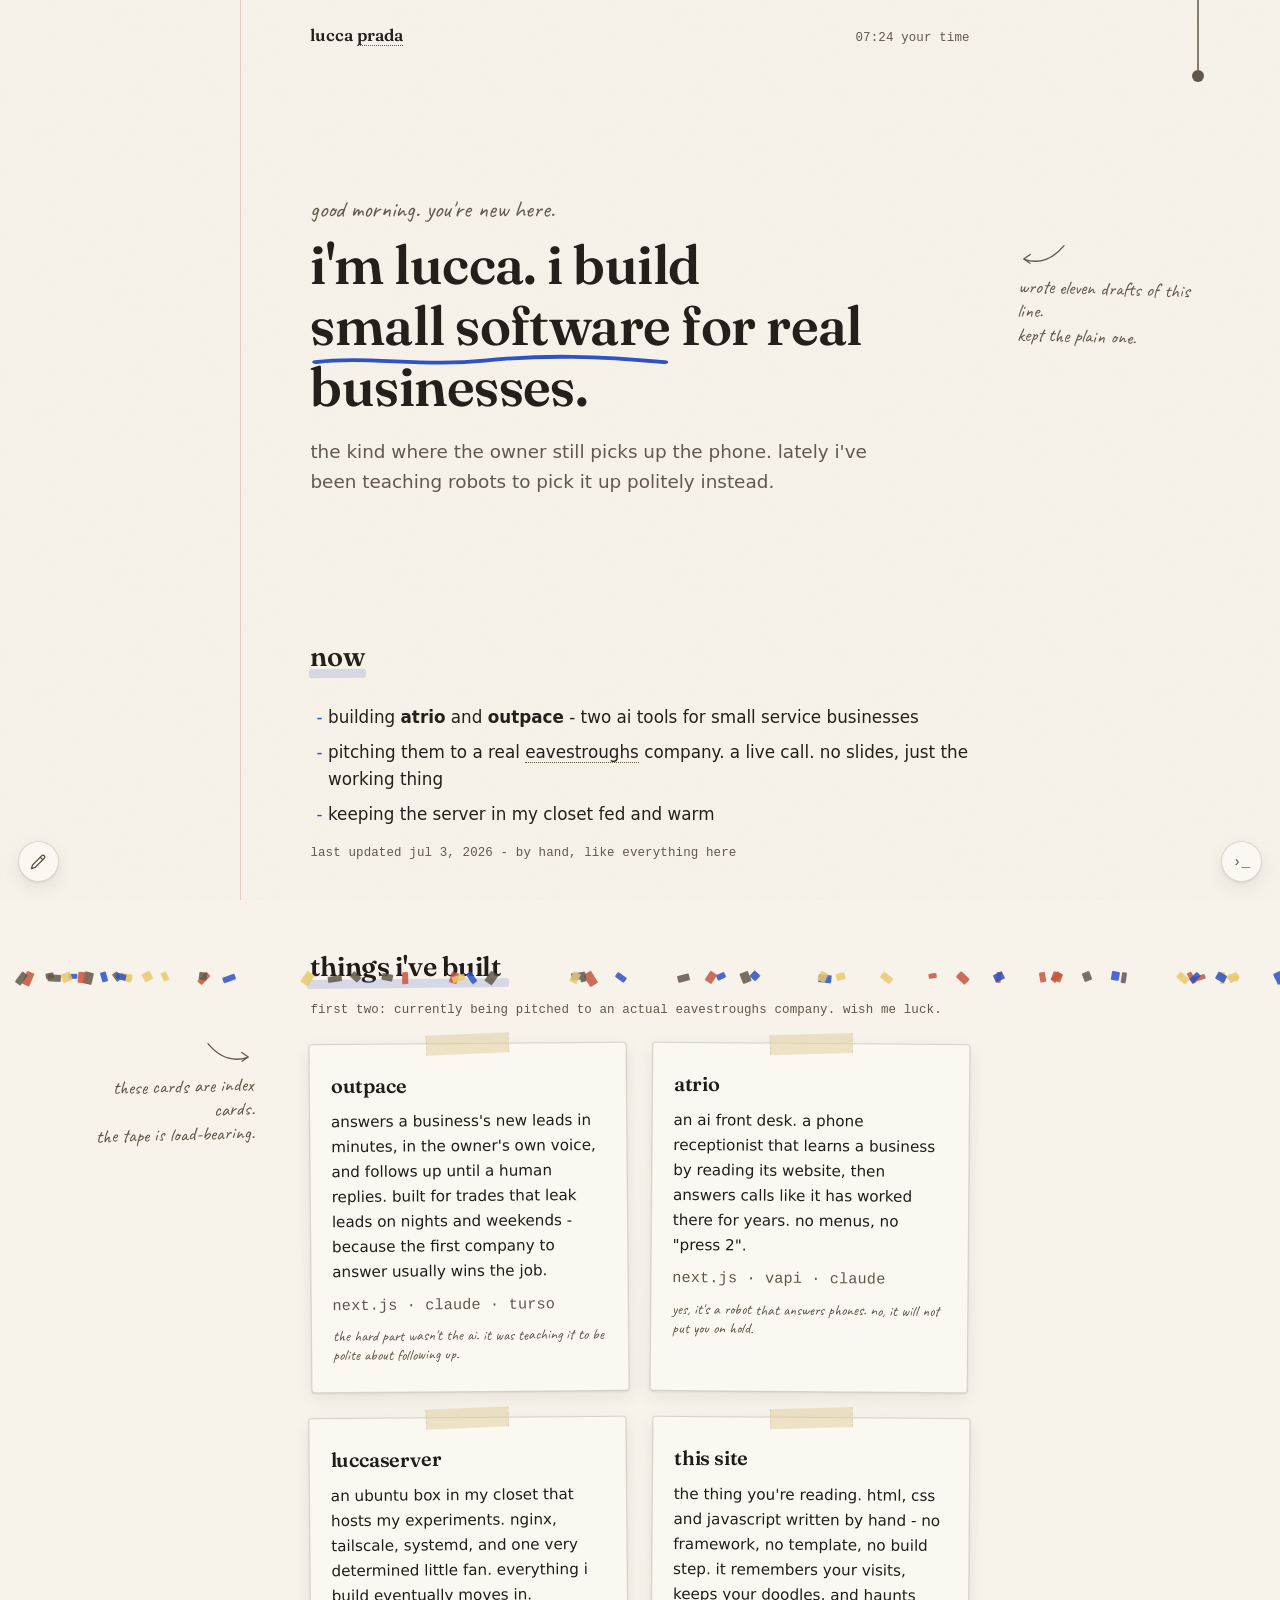
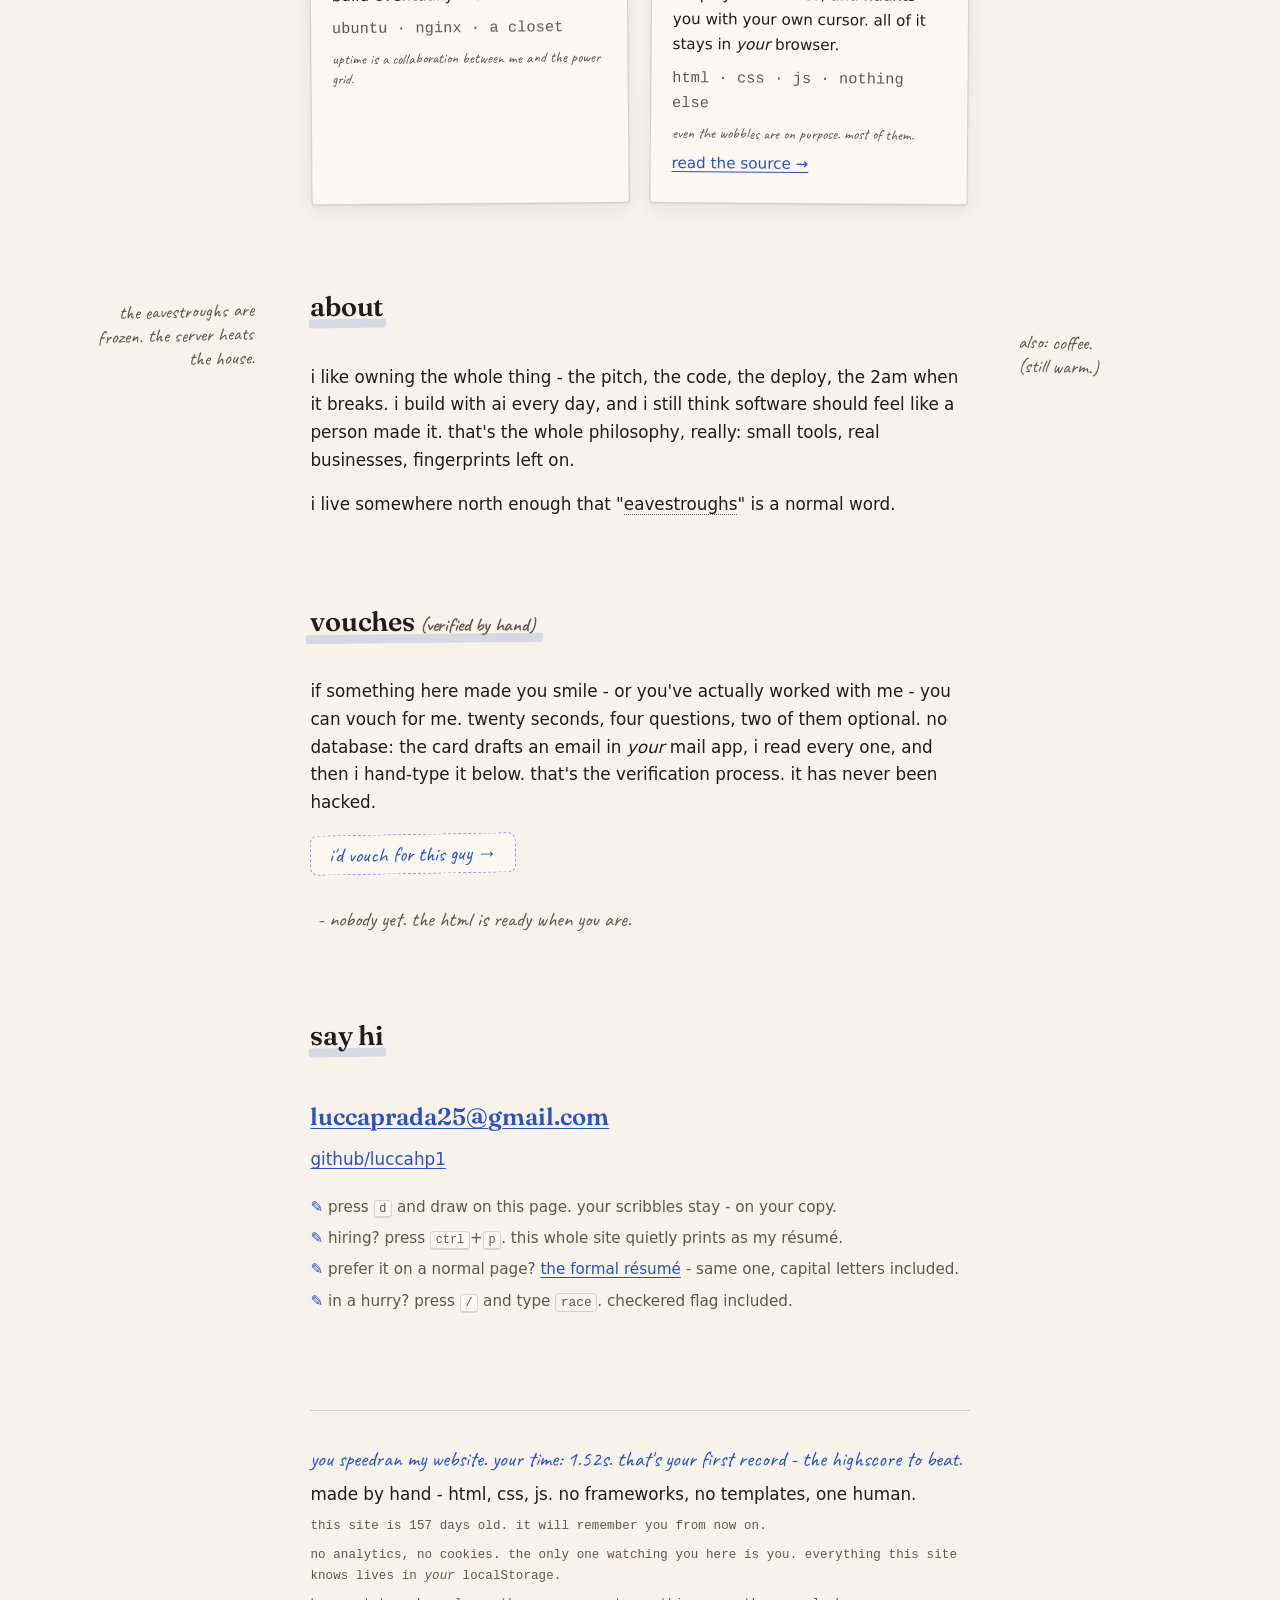
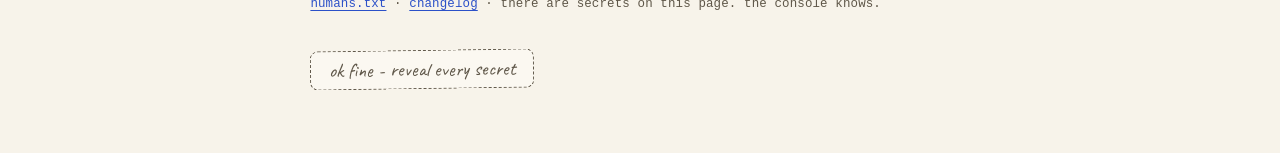
==== commit 401dcc66: "race: always confetti at the finish, plus a saved highscore next to your time" ====
--- a/index.html
+++ b/index.html
@@ -205,7 +205,7 @@
             <li><strong>the tape</strong> - it's holding the project cards up. grab one and pull it off. the card falls, and a very small lucca comes to pin it back with a real thumbtack - a different pin, spot, and angle every time. he does not use a level.</li>
             <li><strong>the vouch card</strong> - the button in the vouches section. typing a company summons a bonus question out of thin air. that's not a bug, that's logic.</li>
             <li><strong>leave &amp; come back</strong> - the tab title misses you, and the favicon lies down for a nap while you're gone.</li>
-            <li><strong>the ending changes</strong> - speedrun to the bottom and the footer clocks your official time, with confetti. trackpad scrollers get a fairer window, because i'm reasonable. want a proper starting line? type <code>race</code> in the terminal: checkered flag, three seconds, GO. read slowly instead and it thanks you properly.</li>
+            <li><strong>the ending changes</strong> - speedrun to the bottom and the footer clocks your official time, with confetti, and remembers your fastest run as a highscore (see it again in <code>whoami</code>). trackpad scrollers get a fairer window, because i'm reasonable. want a proper starting line? type <code>race</code> in the terminal: checkered flag, three seconds, GO, then confetti and your time vs. your best at the finish. read slowly instead and it thanks you properly.</li>
             <li><strong>small acknowledgments</strong> - copy some text. select all. go idle for a minute. hover the word "eavestroughs". the site notices things, politely, once.</li>
             <li><strong>more hovering</strong> - the "prada" in the top corner has heard your handbag joke already. and the coffee note in the margin is still warm - hover it and see the steam.</li>
             <li><strong>the console</strong> - open devtools. there's a note waiting, and an api: <code>lucca.ghost()</code>, <code>lucca.lights()</code>, <code>lucca.blueprint()</code>, <code>lucca.forget()</code>.</li>
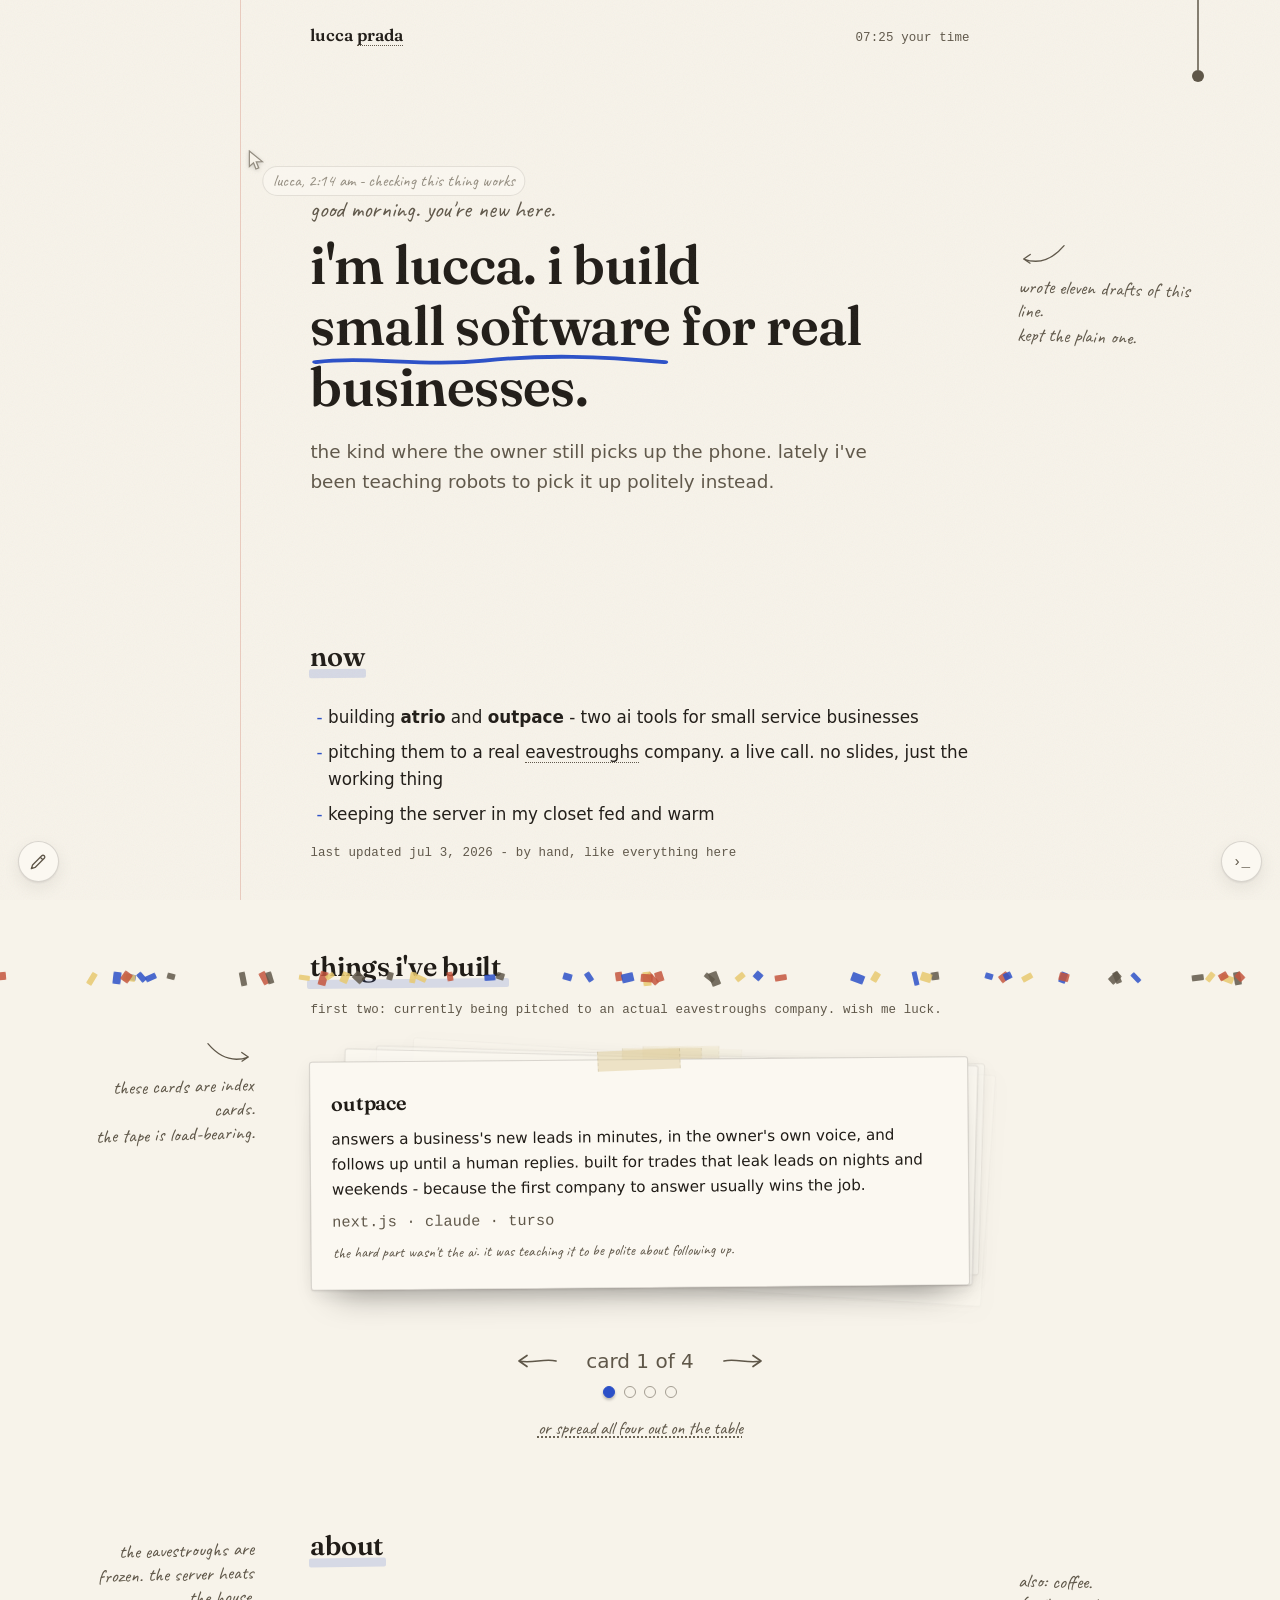
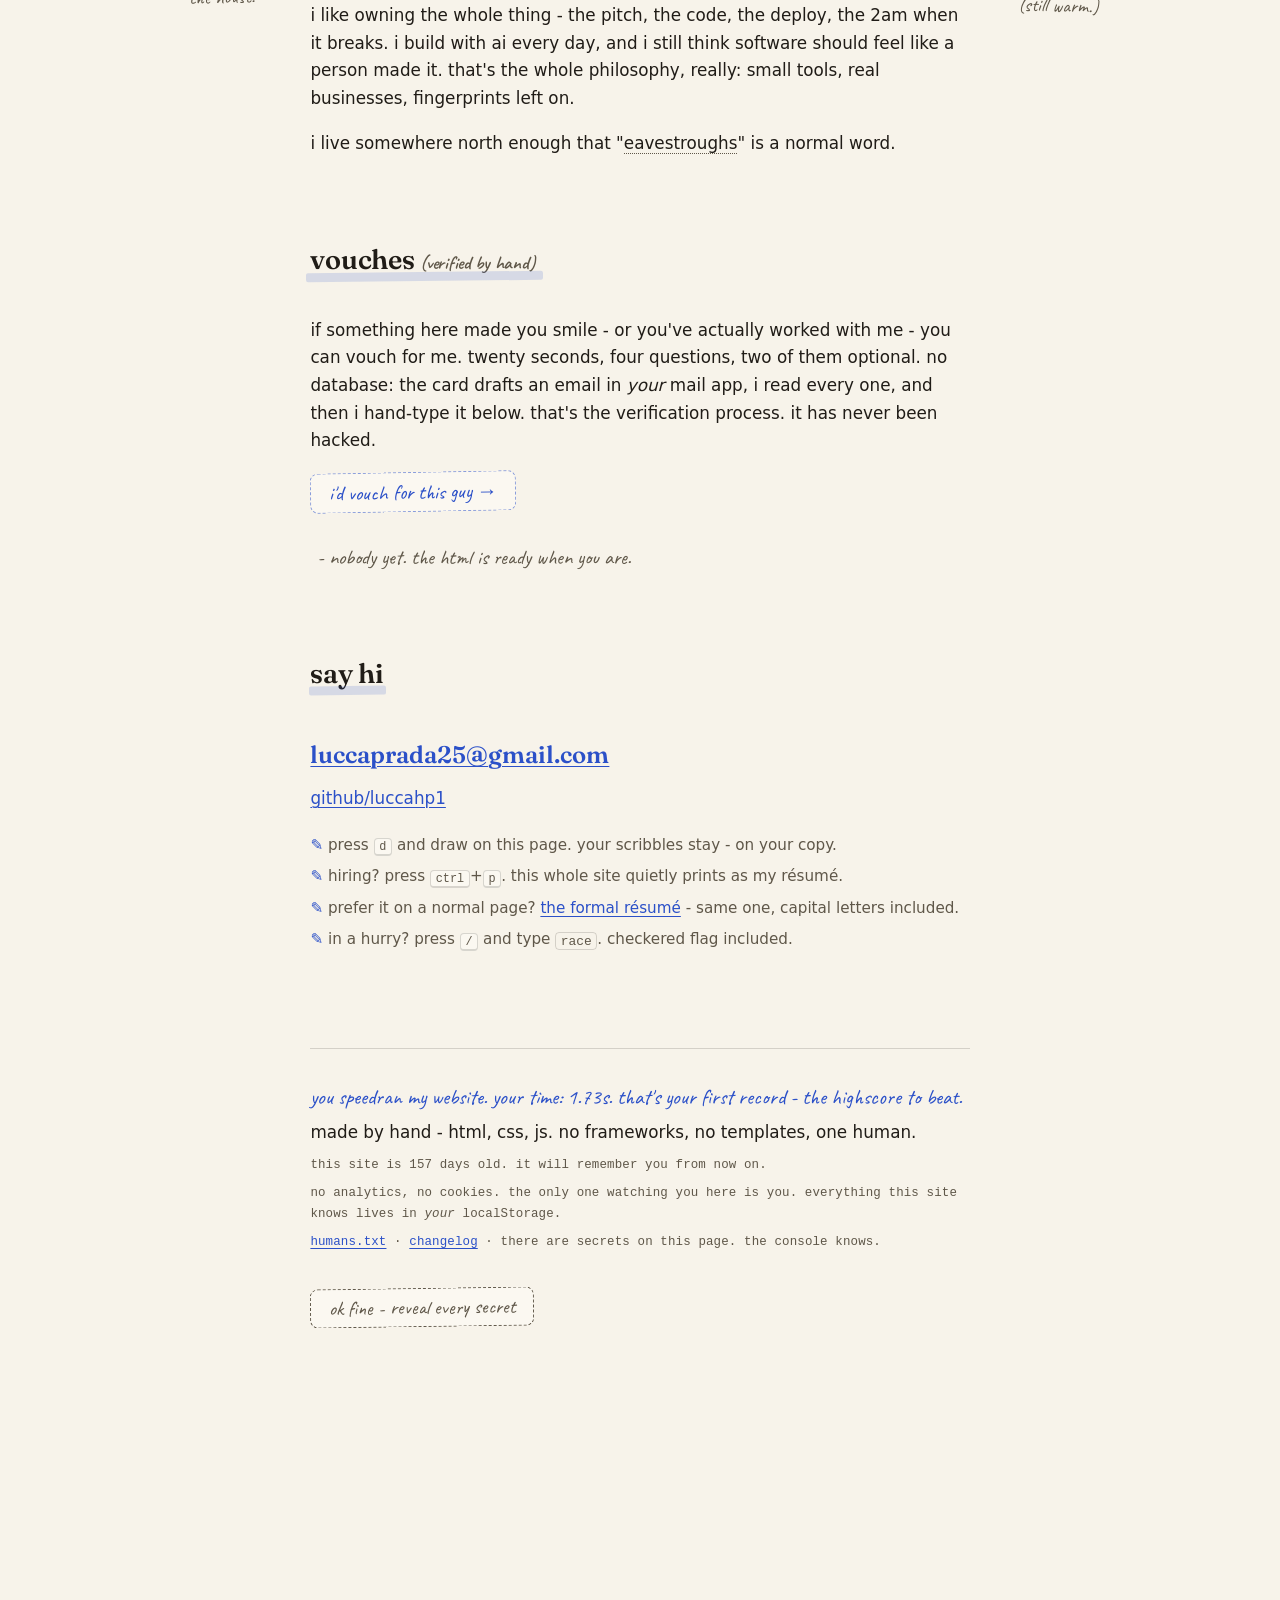
==== commit 7ad91015: "v1.6: the project cards are a pile now - flip them, fling them, or spread them out the four project " ====
--- a/index.html
+++ b/index.html
@@ -82,45 +82,56 @@
       <h2 id="work-h" class="display h2">things i've built<span class="h-under" aria-hidden="true"></span></h2>
       <p class="mono micro status-line">first two: currently being pitched to an actual eavestroughs company. wish me luck.</p>
 
-      <div class="cards">
-        <article class="card tilt-a" id="outpace">
-          <span class="tape" aria-hidden="true"></span>
-          <h3 class="display">outpace</h3>
-          <p>answers a business's new leads in minutes, in the owner's own voice, and follows up
-          until a human replies. built for trades that leak leads on nights and weekends -
-          because the first company to answer usually wins the job.</p>
-          <p class="mono stack">next.js · claude · turso</p>
-          <p class="hand card-note">the hard part wasn't the ai. it was teaching it to be polite about following up.</p>
-        </article>
-
-        <article class="card tilt-b" id="atrio">
-          <span class="tape" aria-hidden="true"></span>
-          <h3 class="display">atrio</h3>
-          <p>an ai front desk. a phone receptionist that learns a business by reading its website,
-          then answers calls like it has worked there for years. no menus, no "press 2".</p>
-          <p class="mono stack">next.js · vapi · claude</p>
-          <p class="hand card-note">yes, it's a robot that answers phones. no, it will not put you on hold.</p>
-        </article>
-
-        <article class="card tilt-a" id="server">
-          <span class="tape" aria-hidden="true"></span>
-          <h3 class="display">luccaserver</h3>
-          <p>an ubuntu box in my closet that hosts my experiments. nginx, tailscale, systemd,
-          and one very determined little fan. everything i build eventually moves in.</p>
-          <p class="mono stack">ubuntu · nginx · a closet</p>
-          <p class="hand card-note">uptime is a collaboration between me and the power grid.</p>
-        </article>
-
-        <article class="card tilt-b" id="site">
-          <span class="tape" aria-hidden="true"></span>
-          <h3 class="display">this site</h3>
-          <p>the thing you're reading. html, css and javascript written by hand - no framework,
-          no template, no build step. it remembers your visits, keeps your doodles, and haunts
-          you with your own cursor. all of it stays in <em>your</em> browser.</p>
-          <p class="mono stack">html · css · js · nothing else</p>
-          <p class="hand card-note">even the wobbles are on purpose. most of them.</p>
-          <p><a href="https://github.com/luccahp1/portfolio">read the source →</a></p>
-        </article>
+      <!-- the pile. four index cards on a desk; the front one is the one you're
+           reading. js turns this into a flippable stack - without it, or with
+           `spread` on, it's just a plain grid and everything stays readable. -->
+      <div class="cards" id="cards">
+        <div class="rolo-slot">
+          <article class="card tilt-a" id="outpace">
+            <span class="tape" aria-hidden="true"></span>
+            <h3 class="display">outpace</h3>
+            <p>answers a business's new leads in minutes, in the owner's own voice, and follows up
+            until a human replies. built for trades that leak leads on nights and weekends -
+            because the first company to answer usually wins the job.</p>
+            <p class="mono stack">next.js · claude · turso</p>
+            <p class="hand card-note">the hard part wasn't the ai. it was teaching it to be polite about following up.</p>
+          </article>
+        </div>
+
+        <div class="rolo-slot">
+          <article class="card tilt-b" id="atrio">
+            <span class="tape" aria-hidden="true"></span>
+            <h3 class="display">atrio</h3>
+            <p>an ai front desk. a phone receptionist that learns a business by reading its website,
+            then answers calls like it has worked there for years. no menus, no "press 2".</p>
+            <p class="mono stack">next.js · vapi · claude</p>
+            <p class="hand card-note">yes, it's a robot that answers phones. no, it will not put you on hold.</p>
+          </article>
+        </div>
+
+        <div class="rolo-slot">
+          <article class="card tilt-a" id="server">
+            <span class="tape" aria-hidden="true"></span>
+            <h3 class="display">luccaserver</h3>
+            <p>an ubuntu box in my closet that hosts my experiments. nginx, tailscale, systemd,
+            and one very determined little fan. everything i build eventually moves in.</p>
+            <p class="mono stack">ubuntu · nginx · a closet</p>
+            <p class="hand card-note">uptime is a collaboration between me and the power grid.</p>
+          </article>
+        </div>
+
+        <div class="rolo-slot">
+          <article class="card tilt-b" id="site">
+            <span class="tape" aria-hidden="true"></span>
+            <h3 class="display">this site</h3>
+            <p>the thing you're reading. html, css and javascript written by hand - no framework,
+            no template, no build step. it remembers your visits, keeps your doodles, and haunts
+            you with your own cursor. all of it stays in <em>your</em> browser.</p>
+            <p class="mono stack">html · css · js · nothing else</p>
+            <p class="hand card-note">even the wobbles are on purpose. most of them.</p>
+            <p><a href="https://github.com/luccahp1/portfolio">read the source →</a></p>
+          </article>
+        </div>
       </div>
 
       <aside class="note note-left" aria-hidden="true">
@@ -202,6 +213,7 @@
             <li><strong>the lamp</strong> - the cord hanging top-right. it's a real rope: grab it and pull, any direction. it stretches, and when the tension is right the switch gives. swipe through it and it swings. pull it four times fast and it has opinions. ignore the warning and keep yanking… it snaps. sparks, flicker, the works. (i fix it. eventually. the repair tape stays.)</li>
             <li><strong>the second snap</strong> - break the cord again after the repair and i stop being nice: duct tape, a real wall switch, zero physics. the terminal's <code>rewire</code> command earns you the string back. i can't believe i added that.</li>
             <li><strong>the physics sliders</strong> - type <code>physics</code> in the terminal. gravity, damping, stretch, segments - the cord obeys in real time. nothing you set is ever saved, so break it with total confidence.</li>
+            <li><strong>the pile</strong> - the project cards are a stack on a desk, not a grid. flip through with the pencil arrows, the thumbtacks under them, the <kbd>←</kbd> <kbd>→</kbd> keys, or just grab a card and fling it sideways. if you would rather see all four at once, there's a line under the pile that spreads them out on the table.</li>
             <li><strong>the tape</strong> - it's holding the project cards up. grab one and pull it off. the card falls, and a very small lucca comes to pin it back with a real thumbtack - a different pin, spot, and angle every time. he does not use a level.</li>
             <li><strong>the vouch card</strong> - the button in the vouches section. typing a company summons a bonus question out of thin air. that's not a bug, that's logic.</li>
             <li><strong>leave &amp; come back</strong> - the tab title misses you, and the favicon lies down for a nap while you're gone.</li>
@@ -341,5 +353,6 @@
   <script src="js/terminal.js" defer></script>
   <script src="js/tape.js" defer></script>
   <script src="js/vouch.js" defer></script>
+  <script src="js/rolo.js" defer></script>
 </body>
 </html>
--- a/css/style.css
+++ b/css/style.css
@@ -205,6 +205,125 @@
 .card p { margin: 0.5rem 0; font-size: 0.95rem; }
 .stack { color: var(--ink-soft); }
 .card-note { color: var(--ink-soft); font-size: 1.15rem; }
+
+/* ---------- the pile ----------
+   four index cards stacked on a desk. rolo.js adds .rolo-on and drives each
+   slot's --d (0 = the one you're reading, 3 = bottom of the pile). every
+   transform lives on the SLOT, never the card: the card's own transform is
+   spoken for by tilt-a/tilt-b and by the tape incident (.fallen/.pinned).
+   no js, or "spread them out" on, and this is the plain grid it always was. */
+.rolo-slot { position: relative; }
+
+.cards.rolo-on {
+  display: block;
+  position: relative;
+  margin-top: 2.4rem;          /* room for the back of the pile to lean up */
+  touch-action: pan-y;         /* horizontal is ours, vertical is the page's */
+  --step-x: 17px;              /* how far each card behind leans right */
+  --step-y: -11px;             /* and up */
+}
+/* a narrow screen cannot spare 51px of lean, or the page scrolls sideways */
+@media (max-width: 560px) {
+  .cards.rolo-on { --step-x: 8px; --step-y: -6px; }
+}
+
+.cards.rolo-on .rolo-slot {
+  --d: 0;
+  position: absolute;
+  top: 0; left: 0; right: 0;
+  z-index: calc(20 - var(--d));
+  opacity: calc(1 - var(--d) * 0.28);
+  transform:
+    translate3d(calc(var(--d) * var(--step-x)), calc(var(--d) * var(--step-y)), 0)
+    scale(calc(1 - var(--d) * 0.038))
+    rotate(calc(var(--d) * 1.1deg));
+  transform-origin: 50% 100%;
+  transition: transform 0.52s cubic-bezier(0.22, 0.86, 0.3, 1),
+              opacity 0.42s ease;
+  will-change: transform;
+}
+
+/* only the front card is live. the rest are scenery until they come forward. */
+.cards.rolo-on .rolo-slot[inert] { pointer-events: none; }
+.cards.rolo-on .rolo-slot:not(.is-front) .card { box-shadow: var(--shadow); }
+.cards.rolo-on .rolo-slot.is-front .card {
+  box-shadow: var(--shadow), 0 26px 34px -24px rgba(0, 0, 0, 0.38);
+}
+
+/* the front card sits in the flow of the pile's measured height */
+.cards.rolo-on .rolo-slot.is-front { position: relative; }
+
+/* ---------- pile controls ---------- */
+.rolo-bar {
+  display: flex; align-items: center; justify-content: center;
+  gap: 0.35rem;
+  margin: 1.5rem 0 0;
+}
+
+.rolo-arm {
+  appearance: none; border: 0; background: none;
+  padding: 0.25rem 0.5rem;
+  color: var(--ink-soft);
+  cursor: pointer;
+  border-radius: 4px;
+  transition: color 0.2s ease, transform 0.2s ease;
+}
+.rolo-arm svg { display: block; width: 42px; height: 20px; overflow: visible; }
+.rolo-arm svg path {
+  fill: none; stroke: currentColor; stroke-width: 1.7;
+  stroke-linecap: round; stroke-linejoin: round;
+}
+.rolo-arm:hover { color: var(--pen); transform: translateY(-1px); }
+.rolo-arm[data-dir="-1"]:hover { transform: translateX(-3px); }
+.rolo-arm[data-dir="1"]:hover { transform: translateX(3px); }
+.rolo-arm:focus-visible { outline: 2px solid var(--pen); outline-offset: 3px; }
+
+.rolo-count {
+  min-width: 8.5rem; text-align: center;
+  margin: 0; font-size: 1.25rem;
+  color: var(--ink-soft);
+  user-select: none;
+}
+
+/* the thumbtacks. one per card, the front one pressed in. */
+.rolo-tacks { display: flex; justify-content: center; gap: 0.55rem; margin: 0.5rem 0 0; }
+.rolo-tack {
+  appearance: none; padding: 0; cursor: pointer;
+  width: 12px; height: 12px; border-radius: 50%;
+  background: transparent;
+  border: 1.6px solid var(--ink-soft);
+  opacity: 0.55;
+  transition: background-color 0.2s ease, opacity 0.2s ease, transform 0.2s ease;
+}
+.rolo-tack:hover { opacity: 1; transform: scale(1.15); }
+.rolo-tack[aria-current="true"] {
+  background: var(--pen); border-color: var(--pen);
+  opacity: 1;
+  box-shadow: 0 2px 3px rgba(0, 0, 0, 0.25);
+}
+.rolo-tack:focus-visible { outline: 2px solid var(--pen); outline-offset: 3px; }
+
+.rolo-spread {
+  display: block; margin: 0.9rem auto 0;
+  background: none; border: 0; padding: 0.2rem 0.4rem;
+  font-family: "Caveat", "Segoe Script", cursive;
+  font-size: 1.15rem; color: var(--ink-soft);
+  cursor: pointer; border-radius: 4px;
+  text-decoration: underline; text-decoration-style: dotted;
+  text-underline-offset: 3px;
+}
+.rolo-spread:hover { color: var(--pen); }
+.rolo-spread:focus-visible { outline: 2px solid var(--pen); outline-offset: 2px; }
+
+/* dragging the pile: no text selection mid-flick, and kill the transition so
+   the card tracks the finger instead of lagging behind it */
+.cards.rolo-dragging { user-select: none; }
+.cards.rolo-dragging .rolo-slot { transition: none; }
+
+@media (prefers-reduced-motion: reduce) {
+  .cards.rolo-on .rolo-slot { transition: none; }
+  .rolo-arm, .rolo-tack { transition: none; }
+}
 
 /* ---------- margin notes ---------- */
 .note {
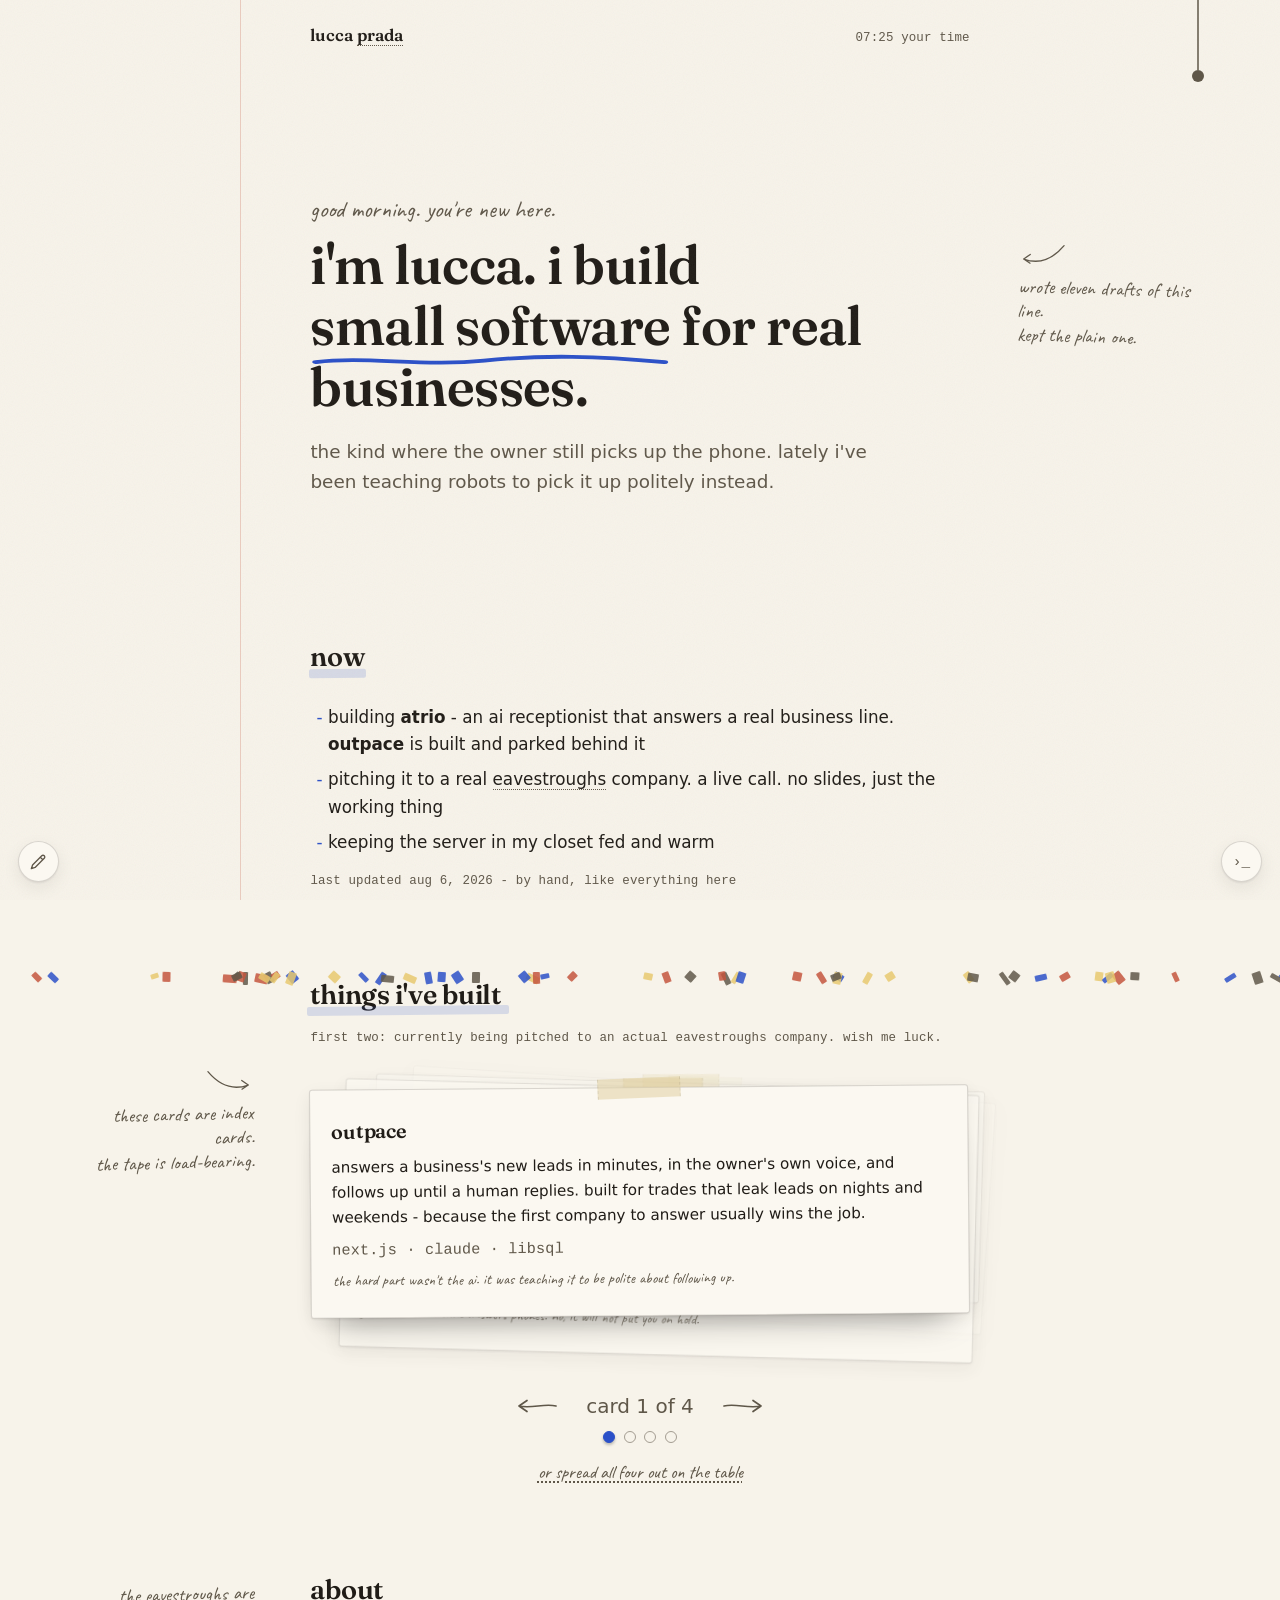
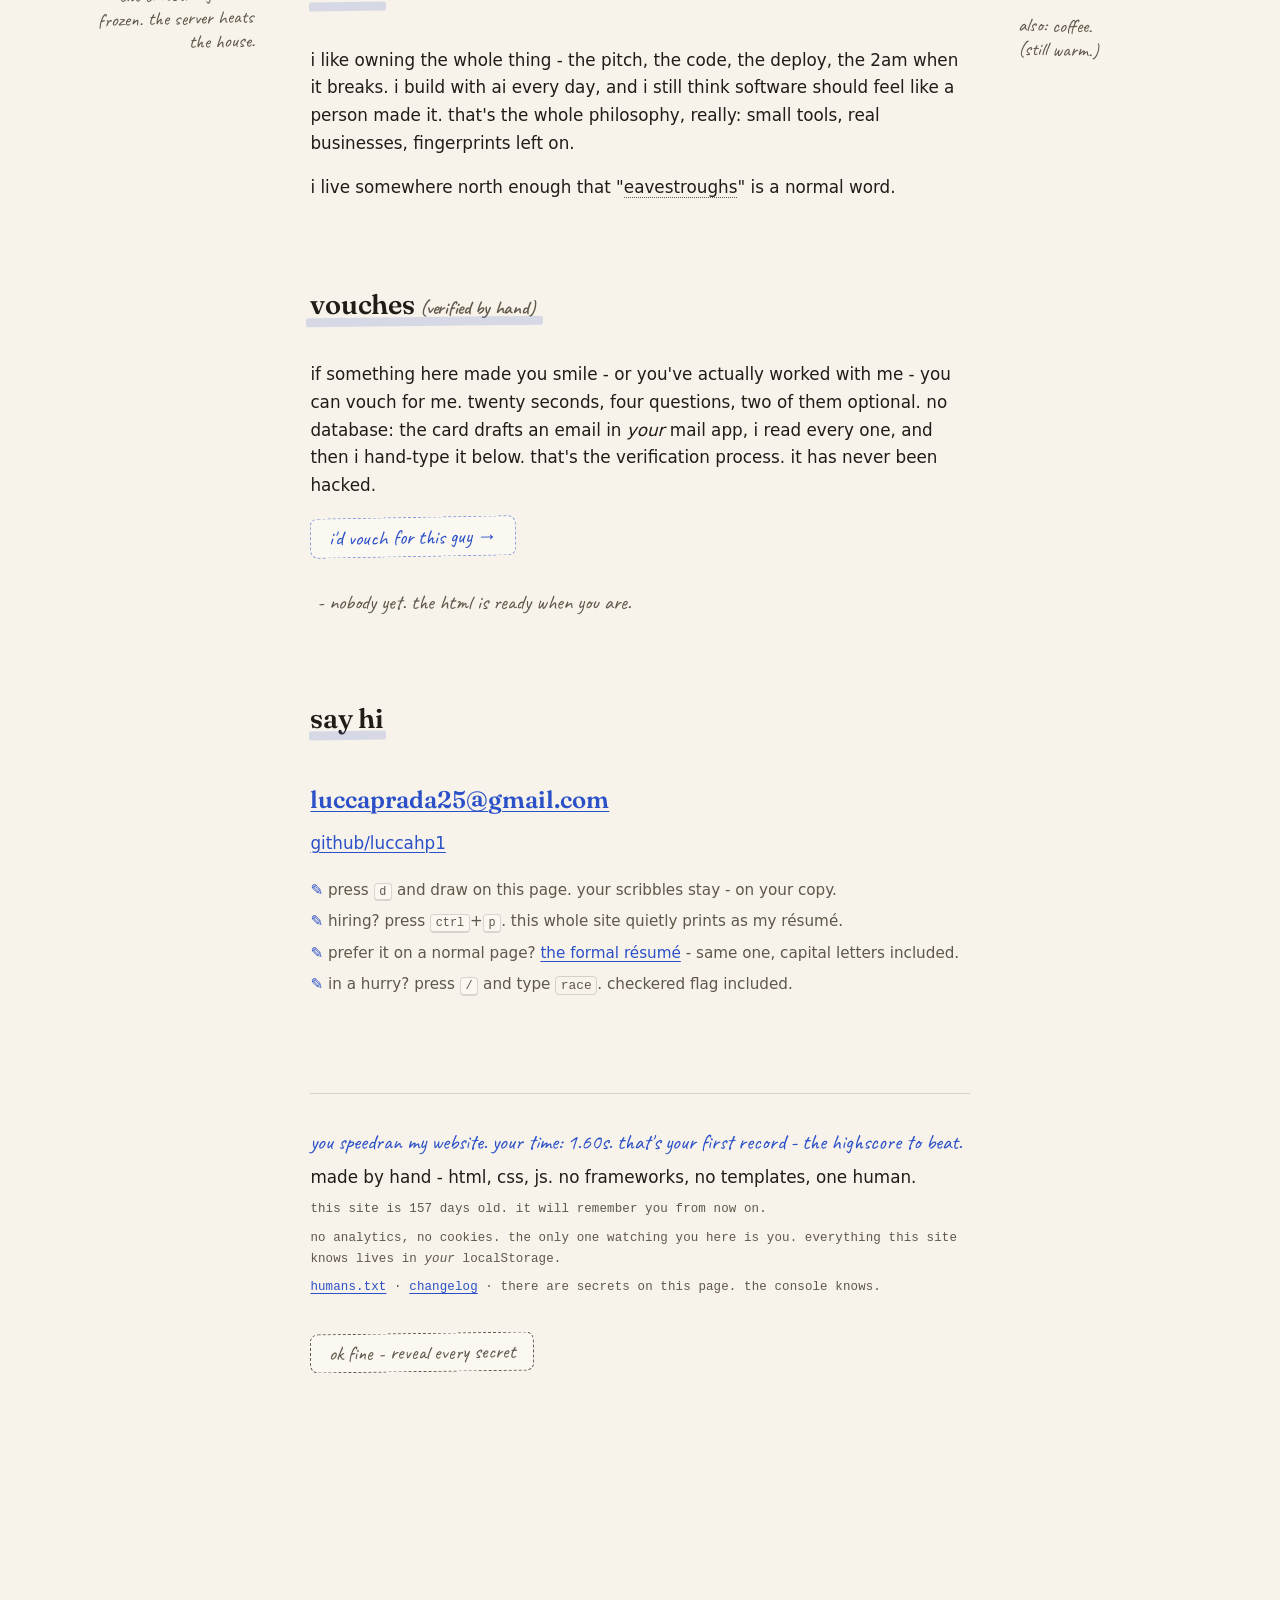
==== commit f96070e7: "atrio runs on my own bridge now, so say that instead of vapi the cards and the resume section both s" ====
--- a/index.html
+++ b/index.html
@@ -70,11 +70,11 @@
     <section id="now" aria-labelledby="now-h">
       <h2 id="now-h" class="display h2">now<span class="h-under" aria-hidden="true"></span></h2>
       <ul class="now-list">
-        <li>building <strong>atrio</strong> and <strong>outpace</strong> - two ai tools for small service businesses</li>
-        <li>pitching them to a real <span class="tip" tabindex="0" data-tip="canadian for rain gutters. we are a proud people.">eavestroughs</span> company. a live call. no slides, just the working thing</li>
+        <li>building <strong>atrio</strong> - an ai receptionist that answers a real business line. <strong>outpace</strong> is built and parked behind it</li>
+        <li>pitching it to a real <span class="tip" tabindex="0" data-tip="canadian for rain gutters. we are a proud people.">eavestroughs</span> company. a live call. no slides, just the working thing</li>
         <li>keeping the server in my closet fed and warm</li>
       </ul>
-      <p class="mono micro">last updated jul 3, 2026 - by hand, like everything here</p>
+      <p class="mono micro">last updated aug 6, 2026 - by hand, like everything here</p>
     </section>
 
     <!-- ============ work ============ -->
@@ -93,7 +93,7 @@
             <p>answers a business's new leads in minutes, in the owner's own voice, and follows up
             until a human replies. built for trades that leak leads on nights and weekends -
             because the first company to answer usually wins the job.</p>
-            <p class="mono stack">next.js · claude · turso</p>
+            <p class="mono stack">next.js · claude · libsql</p>
             <p class="hand card-note">the hard part wasn't the ai. it was teaching it to be polite about following up.</p>
           </article>
         </div>
@@ -103,8 +103,10 @@
             <span class="tape" aria-hidden="true"></span>
             <h3 class="display">atrio</h3>
             <p>an ai front desk. a phone receptionist that learns a business by reading its website,
-            then answers calls like it has worked there for years. no menus, no "press 2".</p>
-            <p class="mono stack">next.js · vapi · claude</p>
+            then answers calls like it has worked there for years. no menus, no "press 2".
+            it's live on a real number, on a bridge i wrote: signalwire audio straight into an
+            inworld speech-to-speech session, about 700ms from you talking to it talking back.</p>
+            <p class="mono stack">node · signalwire · inworld · claude</p>
             <p class="hand card-note">yes, it's a robot that answers phones. no, it will not put you on hold.</p>
           </article>
         </div>
@@ -263,9 +265,9 @@
       <h3>Independent Product Developer - Atrio &amp; Outpace</h3>
       <p class="r-meta">London, ON · 2025 – Present</p>
       <ul>
-        <li>Designed and built <strong>Atrio</strong>, an AI phone receptionist that learns a business from its website and answers calls naturally (Next.js, Vapi voice agents, Claude API).</li>
-        <li>Designed and built <strong>Outpace</strong>, a speed-to-lead system that replies to inbound leads in the owner's own voice within minutes and automates follow-up (Next.js, Claude, Turso); modeled pricing, ~90%+ gross-margin unit economics, and safety rails (plan limits, AI budget caps).</li>
-        <li>Currently pitching both products to a local service business through live, working demos.</li>
+        <li>Built <strong>Atrio</strong>, an AI phone receptionist live on a real number 24/7. Migrated it off a third-party voice vendor onto a custom Node bridge that streams G.711 audio untranscoded between SignalWire telephony and an Inworld speech-to-speech session: ~640-820 ms from caller speech to first audio.</li>
+        <li>Runs Atrio on self-hosted Ubuntu (systemd, nginx WebSocket routing) behind a 20-check preflight and a watchdog probing the live call path every 10 minutes; a Claude API distiller builds each client's answer set from their website.</li>
+        <li>Built <strong>Outpace</strong>, a speed-to-lead system replying to inbound leads in the owner's voice within minutes (Next.js, Claude API, libSQL/SQLite, 40 unit tests); modeled ~90%+ gross-margin unit economics and the safety rails behind it (plan limits, AI budget caps). Pitching Atrio to a local service business on live demo calls.</li>
         <li>Completed 15+ paid freelance automation and utility projects (Fiverr), managing full lifecycle from requirements to delivery; built and maintain the Twins Cafe website.</li>
       </ul>
 
@@ -289,9 +291,9 @@
       <h2>Skills</h2>
       <p><strong>Languages:</strong> Java, Python, JavaScript/TypeScript, SQL, C++</p>
       <p><strong>Backend:</strong> Spring Boot &amp; Spring Boot Admin, REST APIs, MVC, JWT/cookie auth, Node.js/Next.js</p>
-      <p><strong>AI:</strong> Claude API integration, voice agents (Vapi), prompt &amp; agent design, cost/limit engineering</p>
+      <p><strong>AI:</strong> Claude API integration, realtime speech-to-speech voice (Inworld, SignalWire, Vapi), prompt &amp; agent design, cost/limit engineering</p>
       <p><strong>Frontend:</strong> React/Next.js, HTML/CSS, Tailwind</p>
-      <p><strong>Data &amp; Ops:</strong> MySQL, SQLite/Turso, relational design · Ubuntu, nginx, systemd, Tailscale, Git, Vercel, Postman</p>
+      <p><strong>Data &amp; Ops:</strong> MySQL, SQLite/libSQL, relational design · Ubuntu, nginx, systemd, Tailscale, ngrok, Git, Vercel, Postman</p>
       <p><strong>Practices:</strong> Agile, debugging legacy codebases, technical documentation, regression testing</p>
     </section>
 
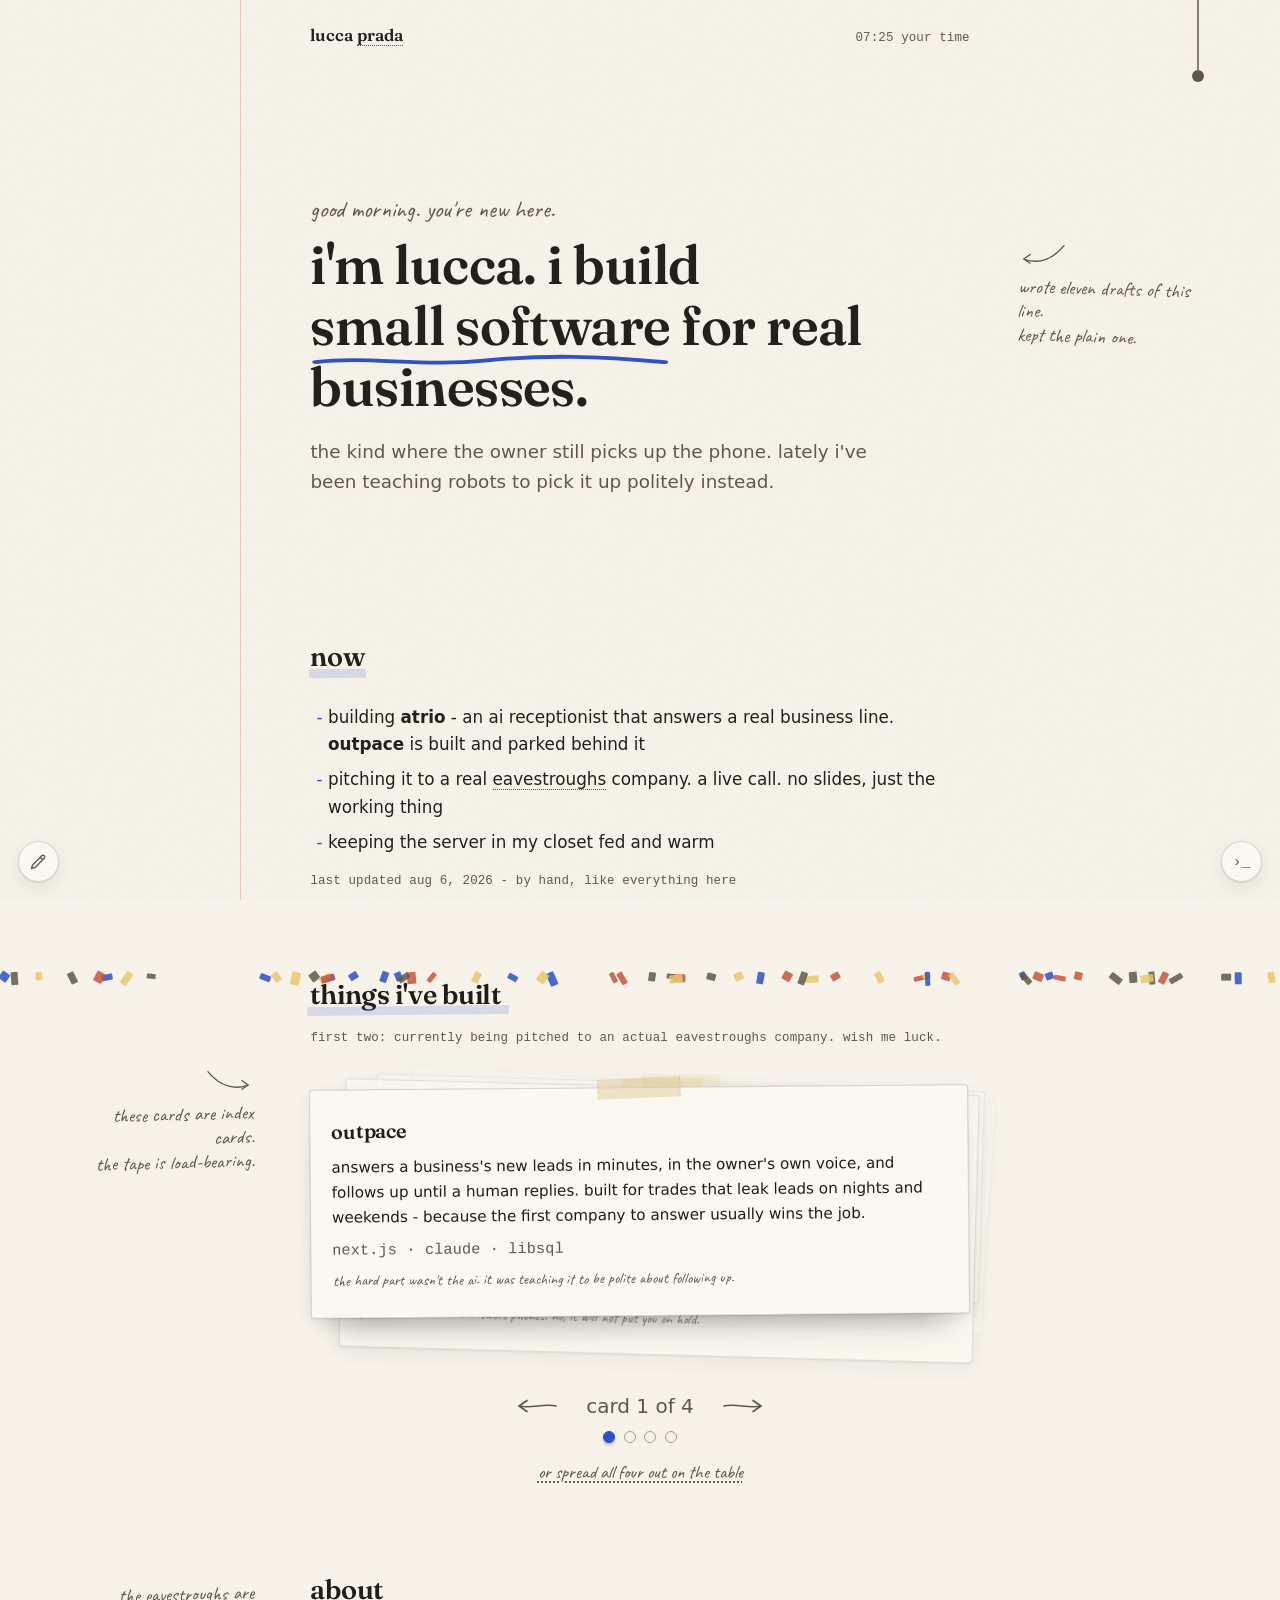
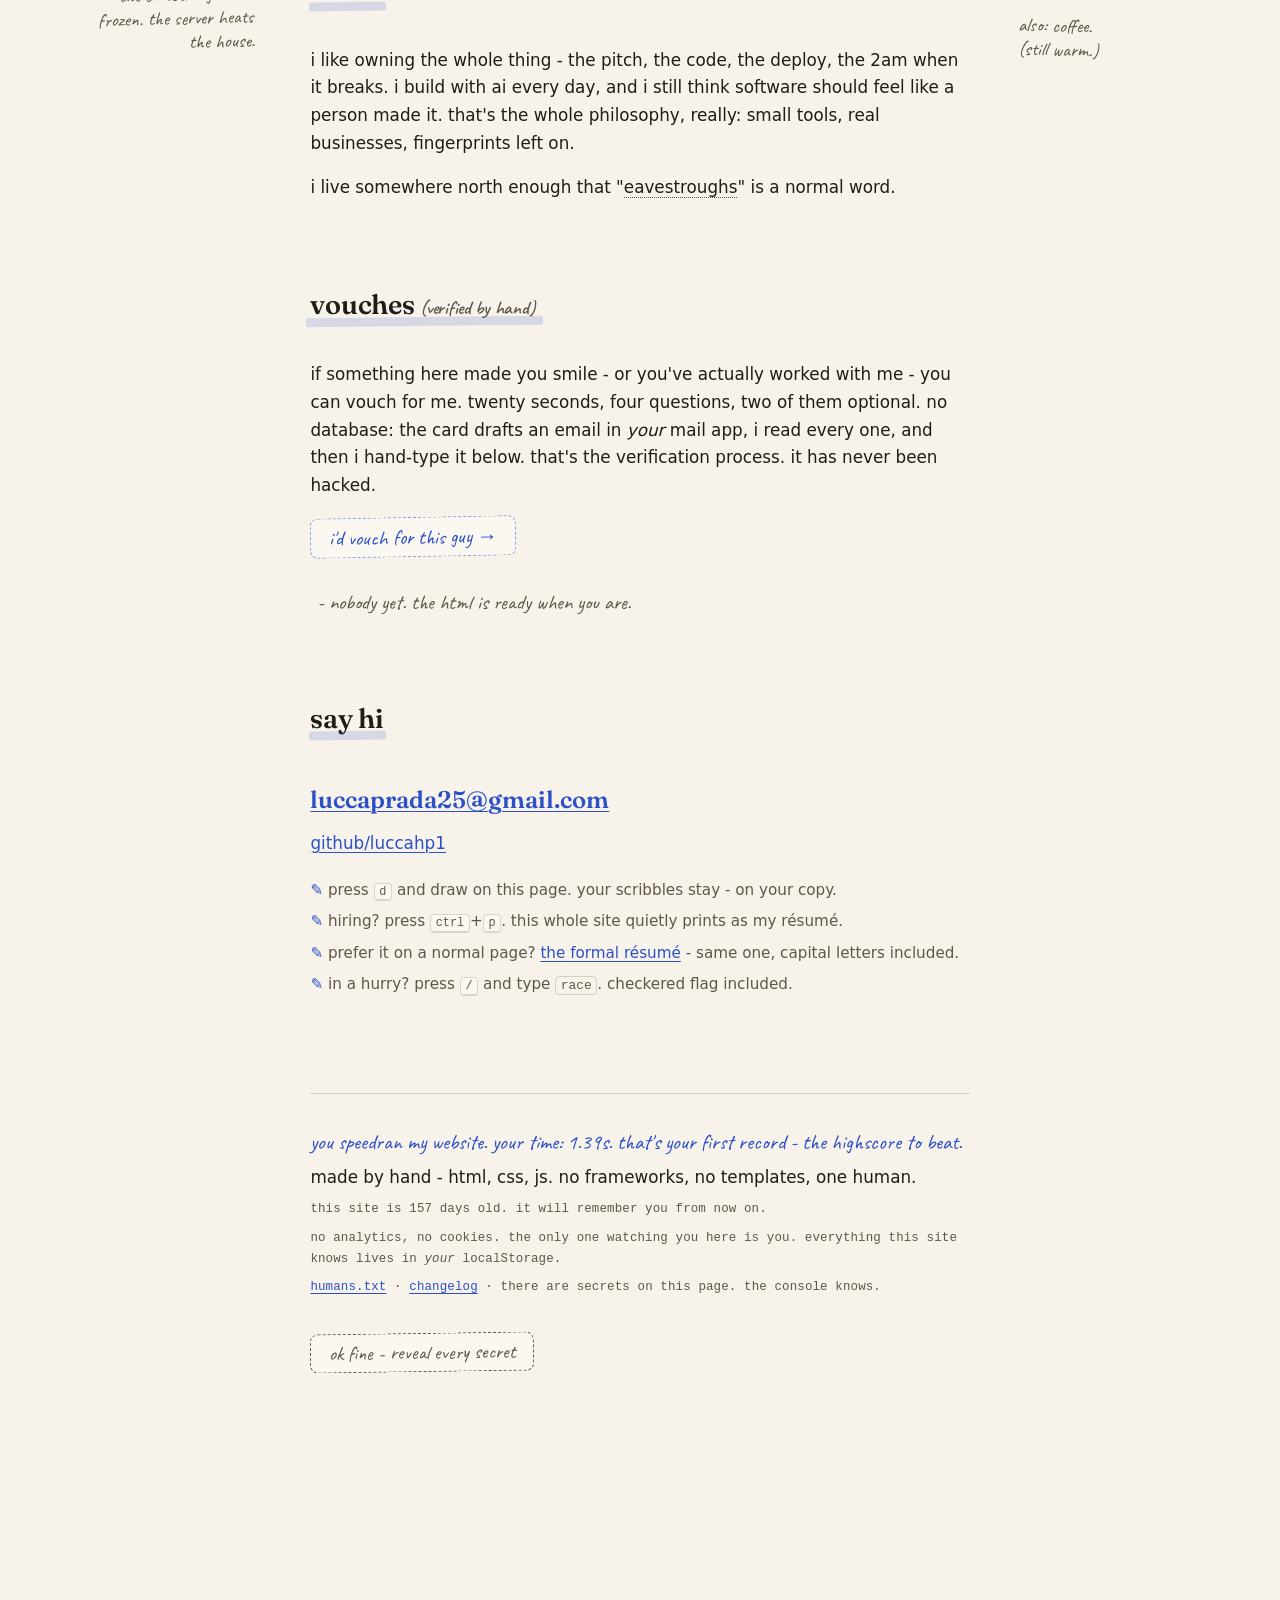
==== commit 6aaaea1b: "date the devlift term summer 2023, two months. it had no dates at all before, which reads worse than" ====
--- a/index.html
+++ b/index.html
@@ -272,7 +272,7 @@
       </ul>
 
       <h3>Co-op Developer · DevLift</h3>
-      <p class="r-meta">London, ON</p>
+      <p class="r-meta">London, ON · Jun 2023 - Aug 2023</p>
       <ul>
         <li>Debugged and extended client software; delivered Java and JavaScript modules within Agile ceremonies.</li>
       </ul>
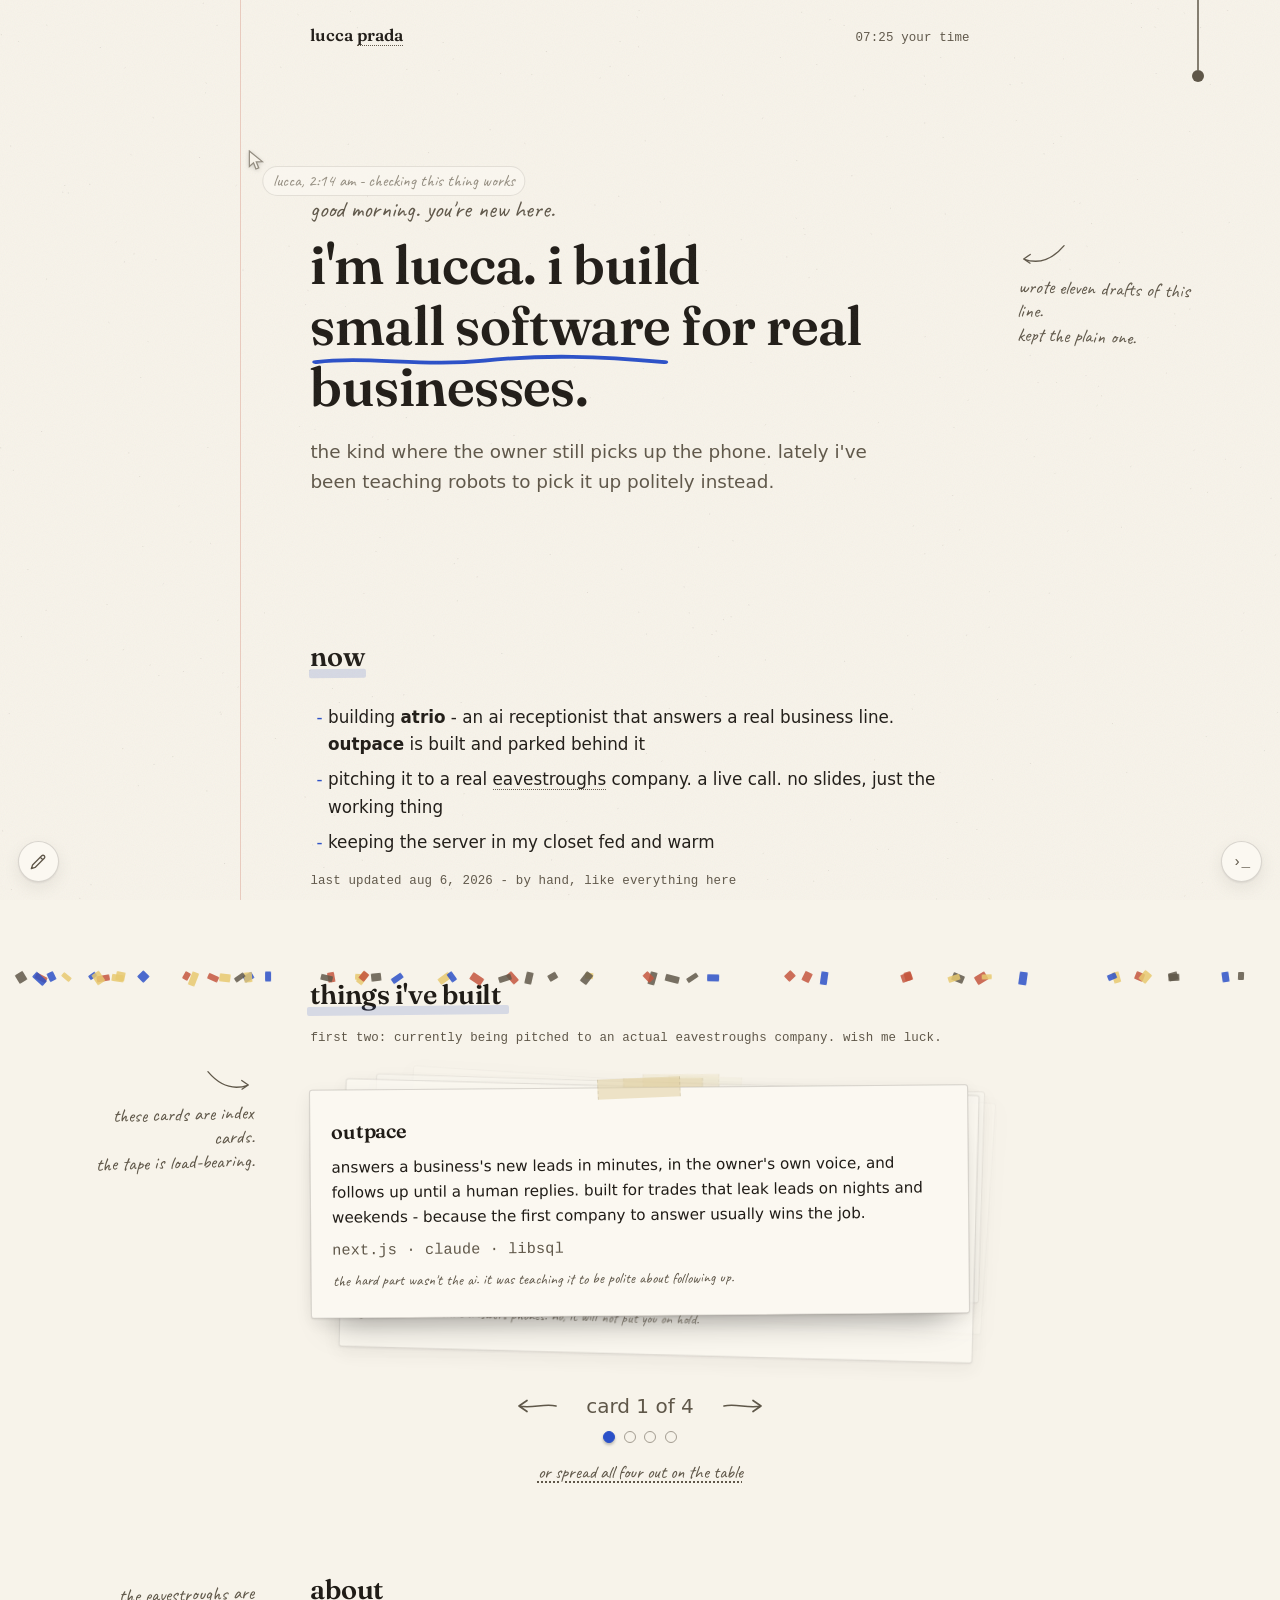
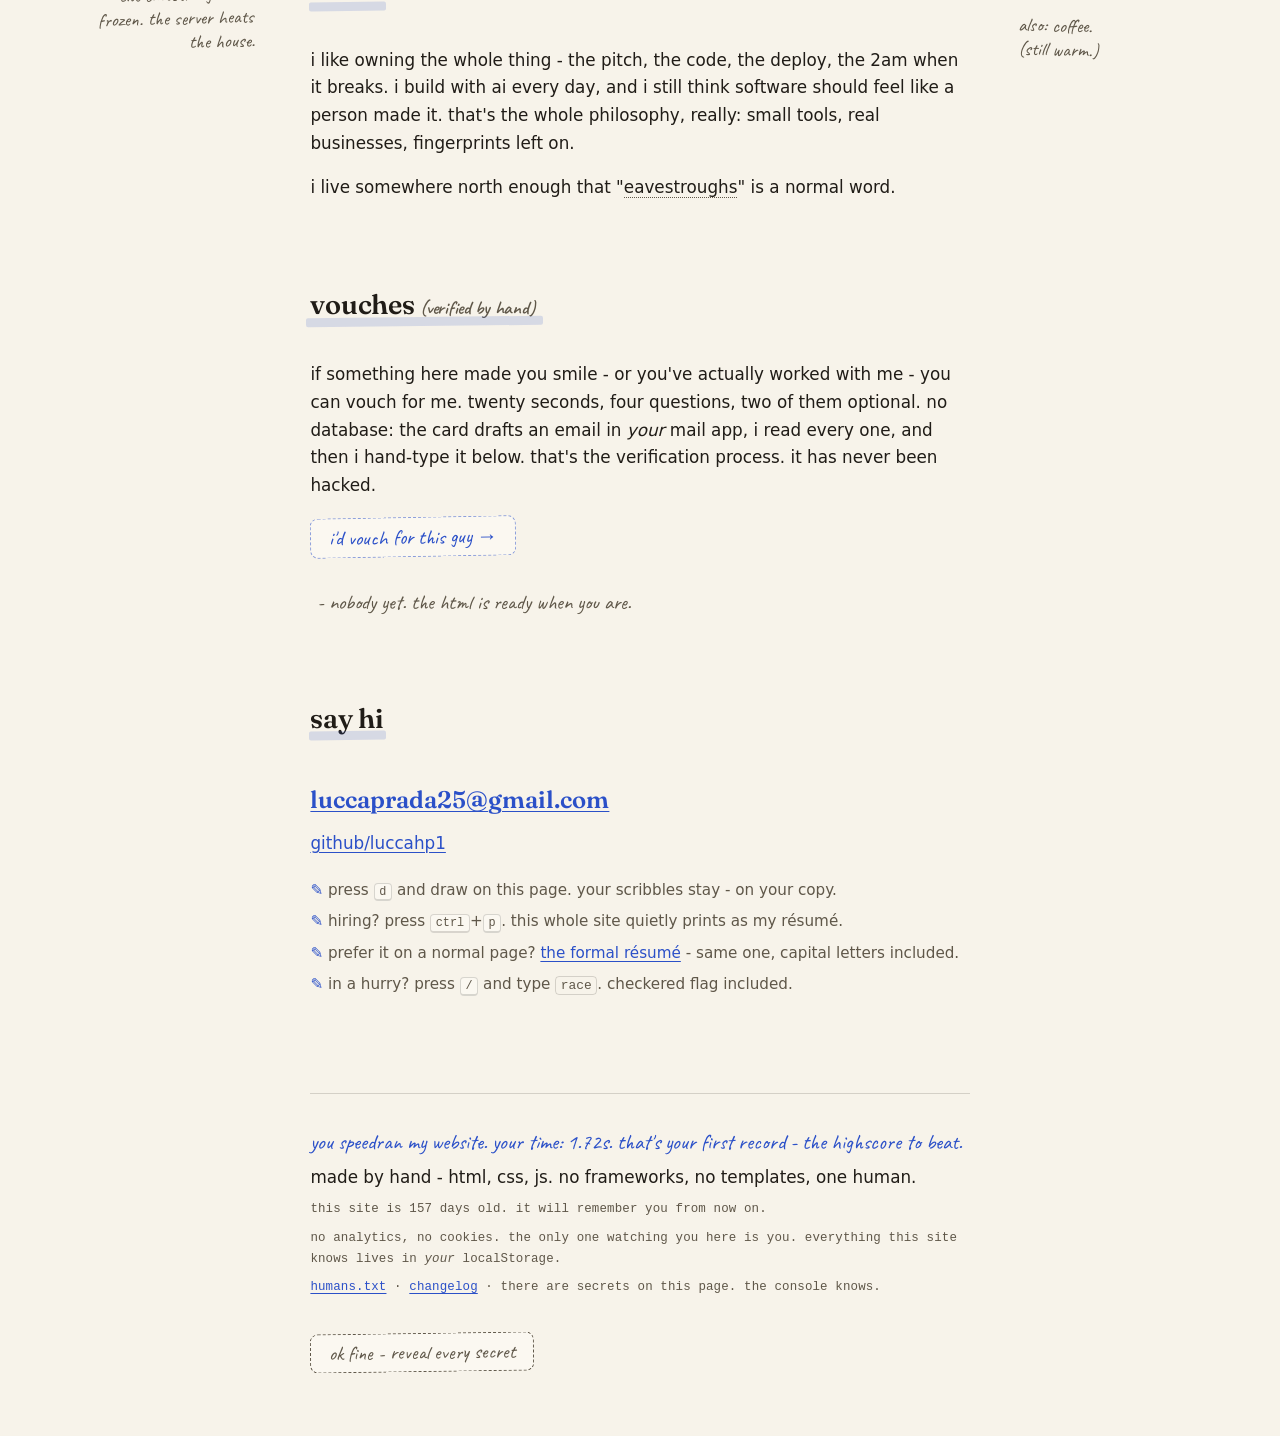
==== commit 02aa94e9: "Add the canvas backdrop and its terminal switch Five background modes on one fixed, viewport-sized c" ====
--- a/index.html
+++ b/index.html
@@ -356,5 +356,6 @@
   <script src="js/tape.js" defer></script>
   <script src="js/vouch.js" defer></script>
   <script src="js/rolo.js" defer></script>
+  <script src="js/backdrop.js" defer></script>
 </body>
 </html>
--- a/css/style.css
+++ b/css/style.css
@@ -73,6 +73,18 @@
   background-image: url("data:image/svg+xml,%3Csvg xmlns='http://www.w3.org/2000/svg' width='140' height='140'%3E%3Cfilter id='n'%3E%3CfeTurbulence type='fractalNoise' baseFrequency='0.9' numOctaves='2'/%3E%3C/filter%3E%3Crect width='140' height='140' filter='url(%23n)'/%3E%3C/svg%3E");
 }
 
+/* ---------- the animated backdrop (terminal: `bg`) ----------
+   fixed and viewport-sized on purpose: it must never add to the page height.
+   sits under everything, ignores the mouse, and stays off the printer. */
+.backdrop {
+  position: fixed;
+  inset: 0;
+  z-index: -1;
+  pointer-events: none;
+  opacity: 0.5;
+  transition: opacity 0.6s ease;
+}
+
 ::selection { background: var(--sel); }
 
 .display { font-family: "Fraunces", Georgia, serif; font-weight: 600; letter-spacing: -0.01em; }
@@ -319,11 +331,6 @@
    the card tracks the finger instead of lagging behind it */
 .cards.rolo-dragging { user-select: none; }
 .cards.rolo-dragging .rolo-slot { transition: none; }
-
-@media (prefers-reduced-motion: reduce) {
-  .cards.rolo-on .rolo-slot { transition: none; }
-  .rolo-arm, .rolo-tack { transition: none; }
-}
 
 /* ---------- margin notes ---------- */
 .note {
@@ -935,13 +942,6 @@
   text-shadow:
     0 0 5px var(--paper), 0 0 10px var(--paper),
     0 0 16px var(--paper), 0 0 24px var(--paper);
-}
-
-/* ---------- reduced motion ---------- */
-@media (prefers-reduced-motion: reduce) {
-  html { scroll-behavior: auto; }
-  *, *::before, *::after { animation-duration: 0.01ms !important; transition-duration: 0.01ms !important; }
-  .squig path { stroke-dashoffset: 0; animation: none; }
 }
 
 /* ---------- small screens ---------- */
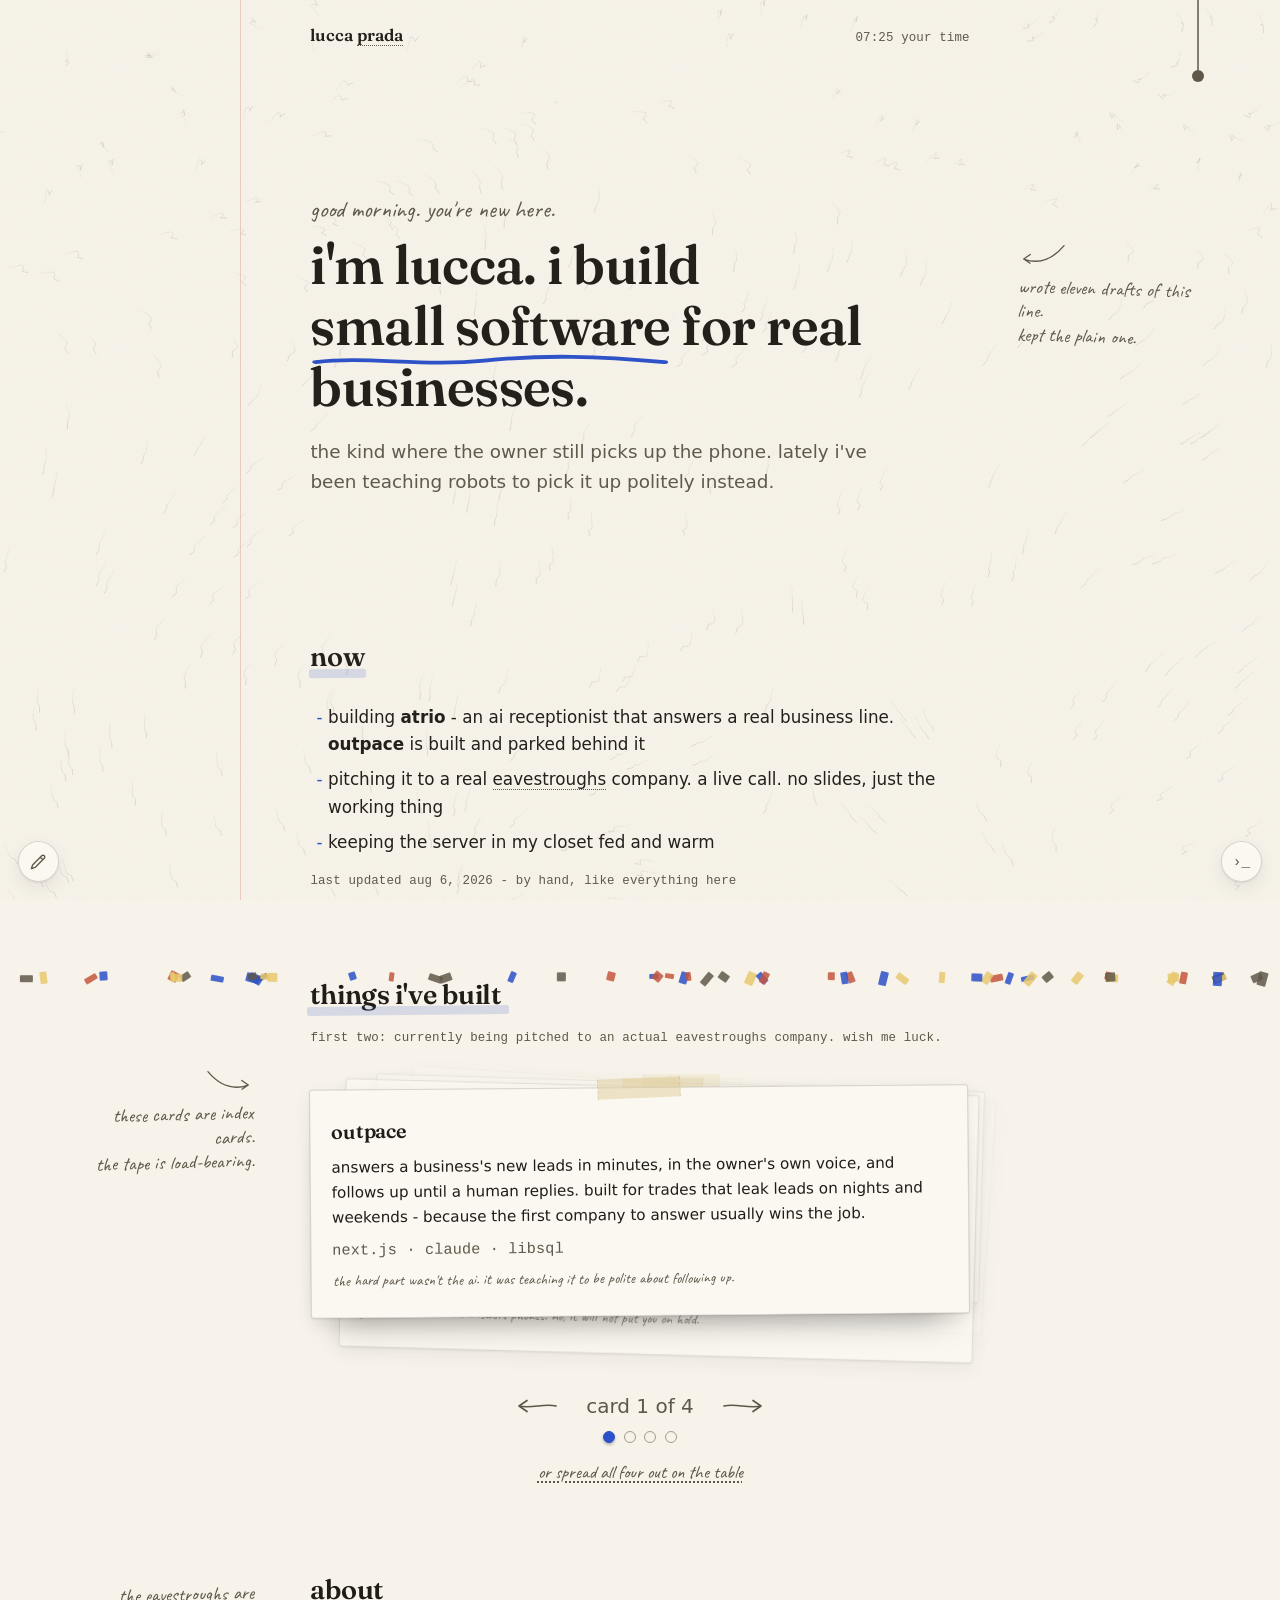
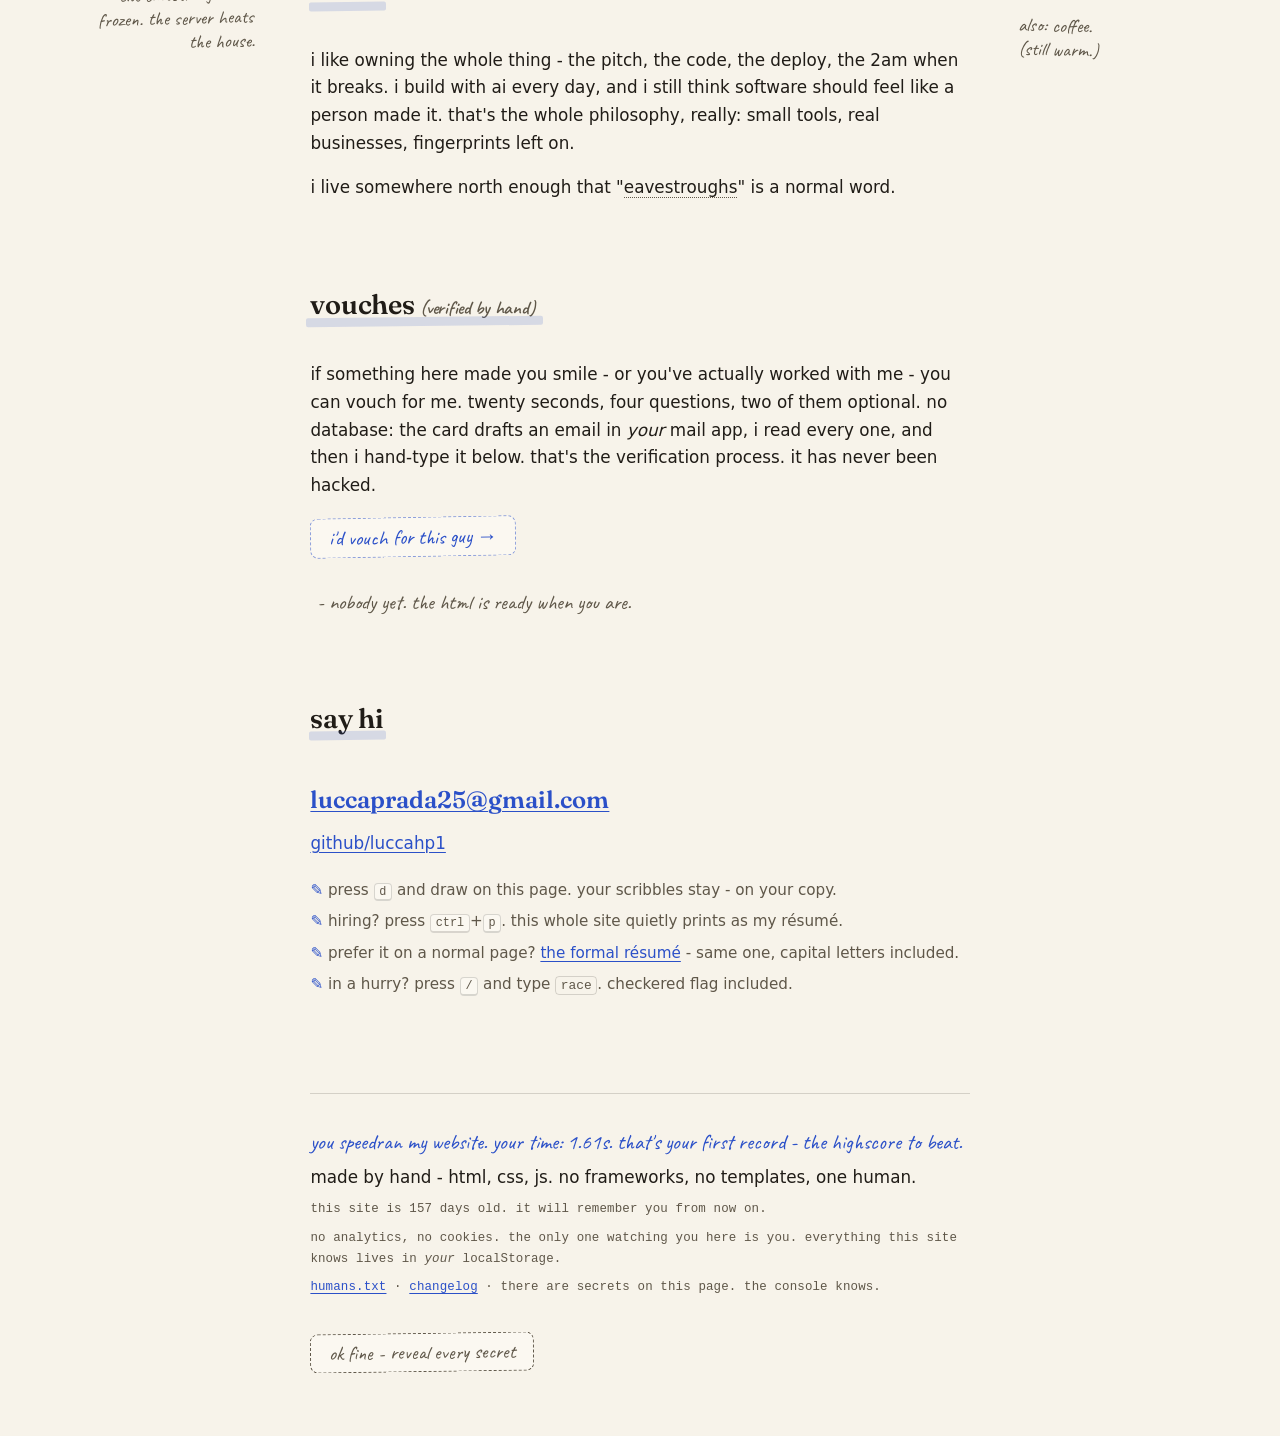
==== commit 04cb6112: "Give the page one h1: the print résumé's name becomes a styled paragraph The print-only résumé carri" ====
--- a/index.html
+++ b/index.html
@@ -234,7 +234,7 @@
   <!-- the real résumé. ctrl+p prints ONLY this. screen never sees it. -->
   <div class="print-only print-resume" aria-hidden="true">
     <header>
-      <h1>Lucca Prada</h1>
+      <p class="r-name">Lucca Prada</p>
       <p class="r-sub">Software Developer - Backend &amp; AI Products</p>
       <p class="r-contact">London, Ontario · luccaprada25@gmail.com · github.com/luccahp1 · luccahp1.github.io/portfolio</p>
     </header>
--- a/css/style.css
+++ b/css/style.css
@@ -971,7 +971,7 @@
     color: #111;
     font: 10pt/1.45 Georgia, "Times New Roman", serif;
   }
-  .print-resume h1 {
+  .print-resume .r-name {
     margin: 0;
     font: 700 19pt/1.1 Georgia, serif;
     letter-spacing: 0.01em;
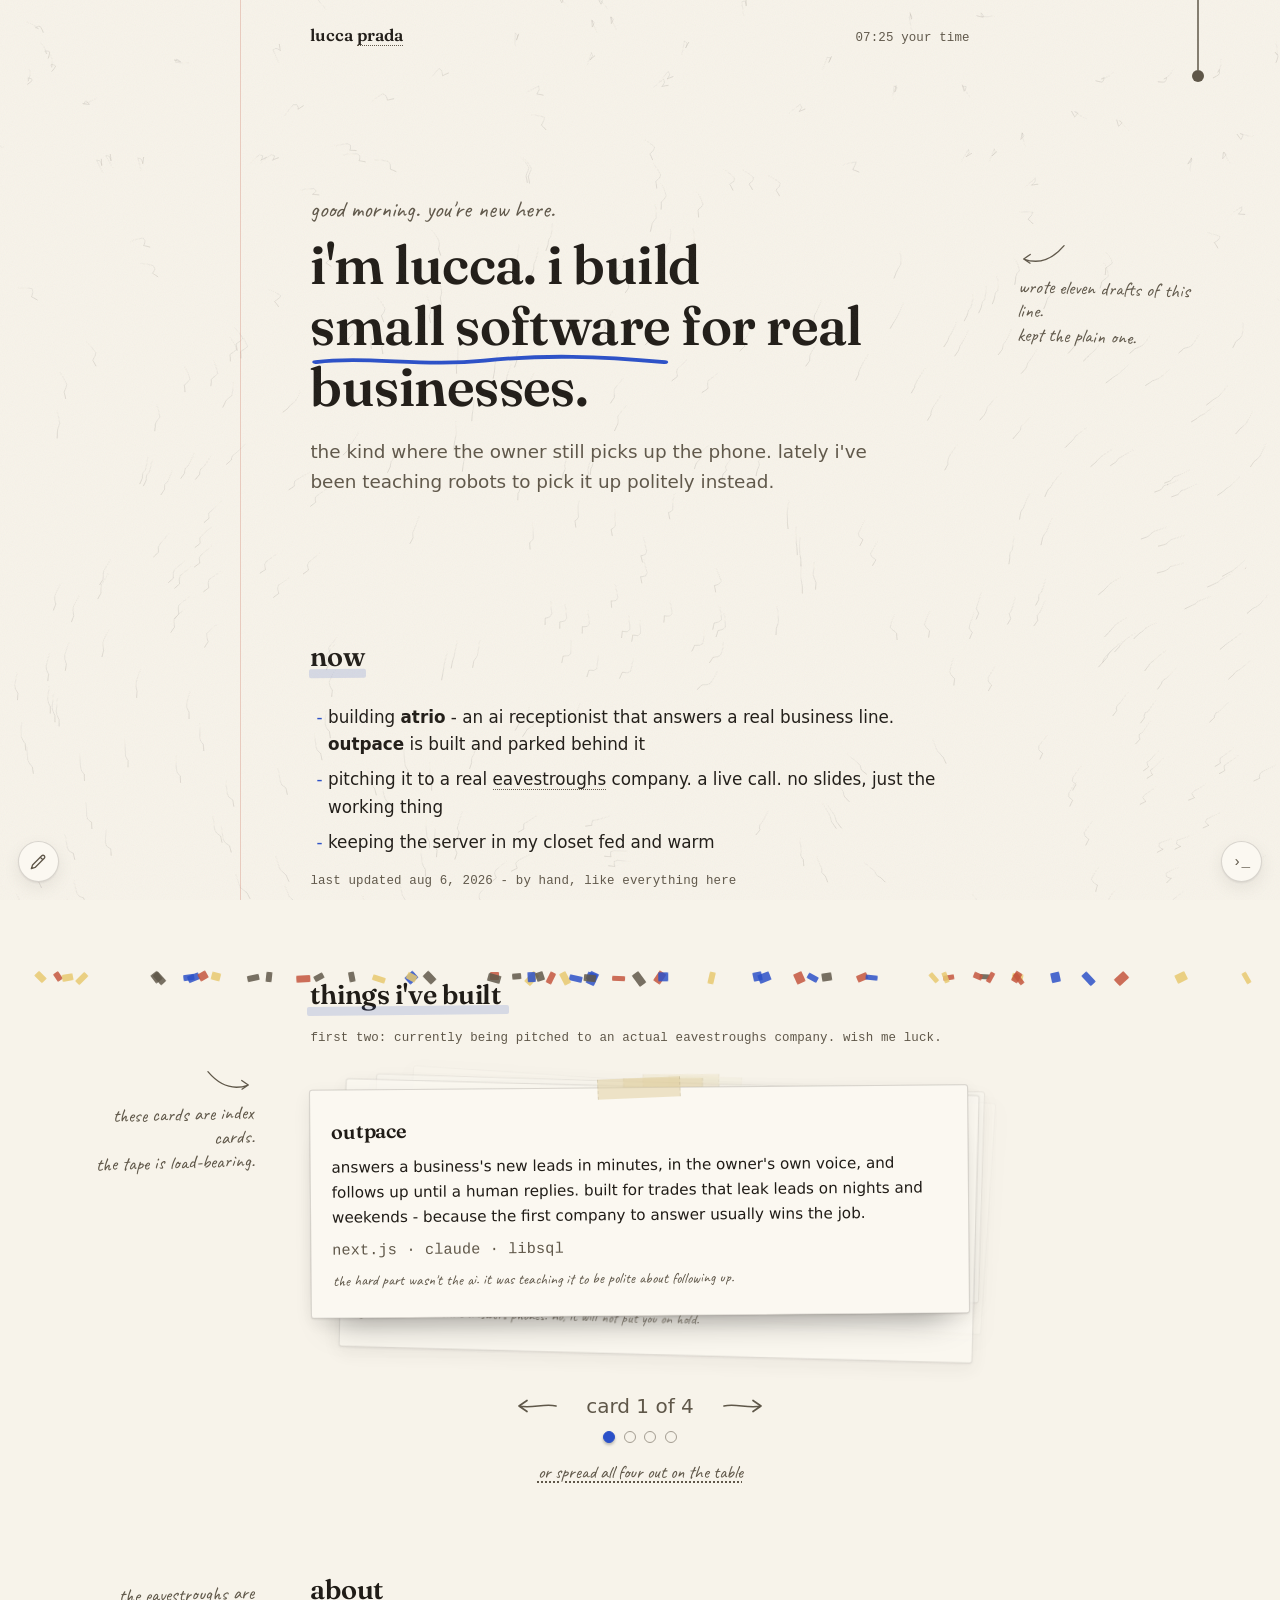
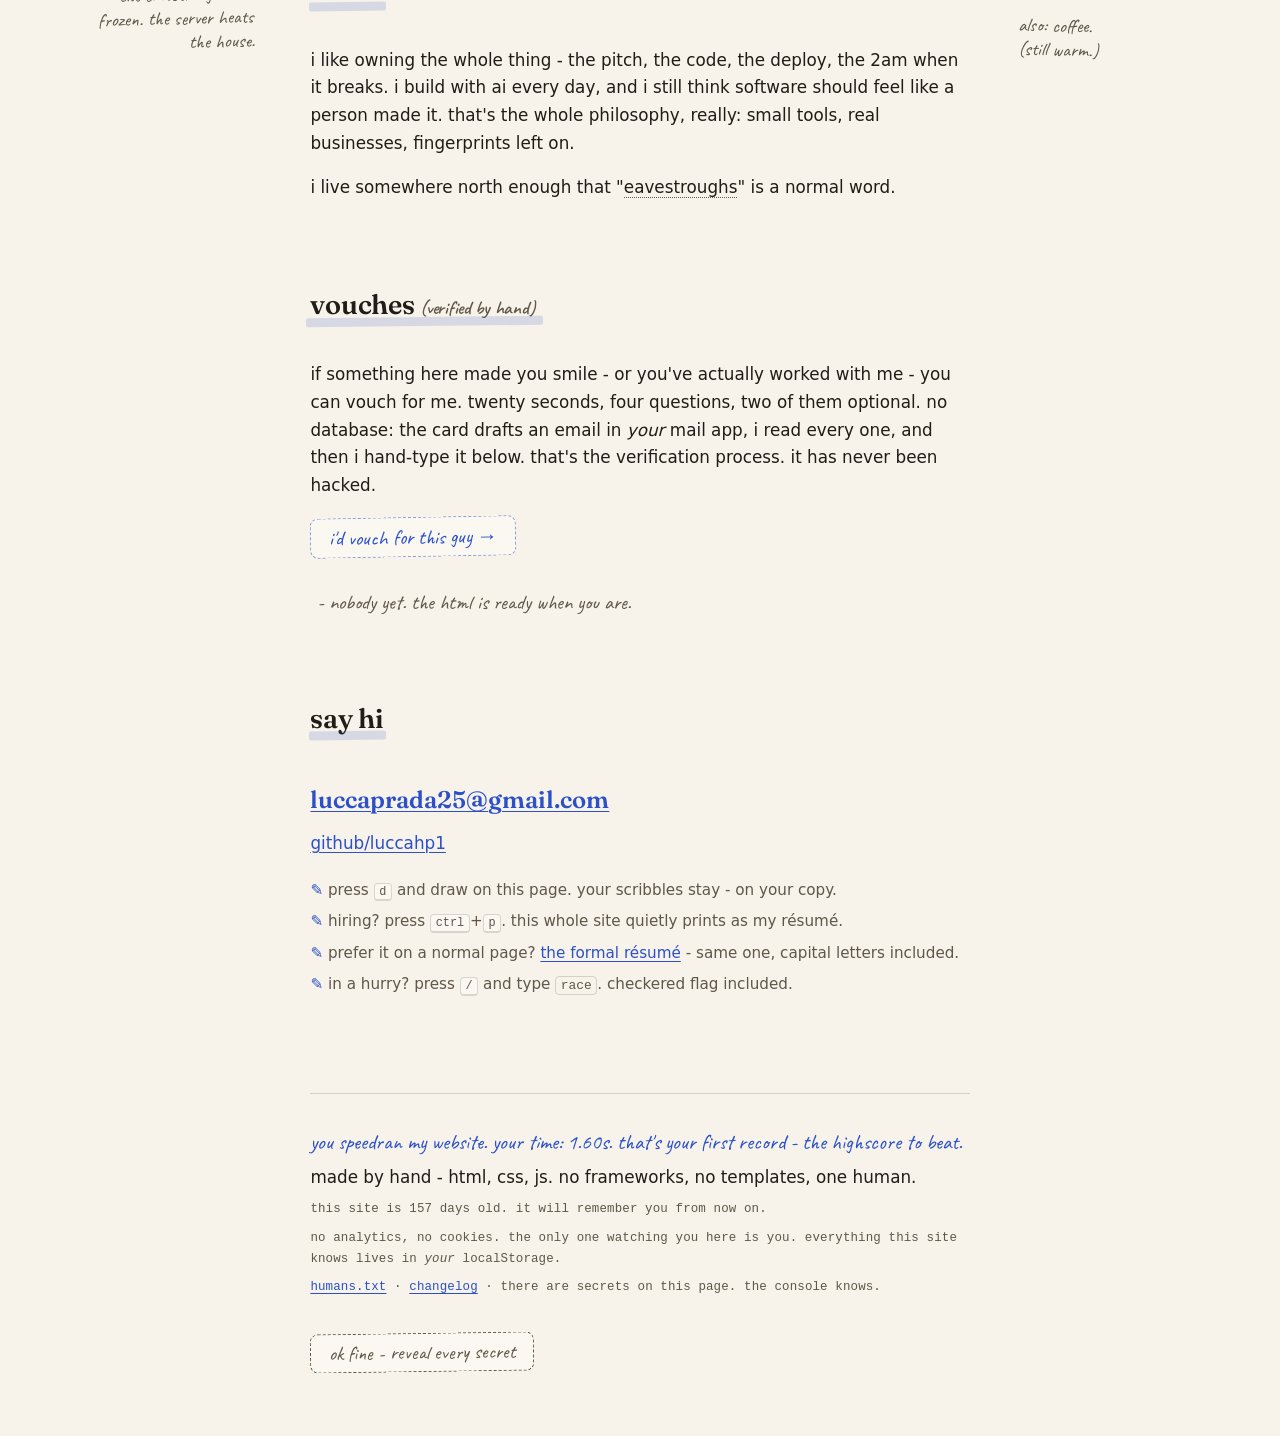
==== commit 9dc0c13b: "Add uv ink: a flashlight that reveals hidden notes `flashlight` (or `uv`, `f`, lucca.flashlight()) t" ====
--- a/index.html
+++ b/index.html
@@ -357,5 +357,6 @@
   <script src="js/vouch.js" defer></script>
   <script src="js/rolo.js" defer></script>
   <script src="js/backdrop.js" defer></script>
+  <script src="js/flashlight.js" defer></script>
 </body>
 </html>
--- a/css/style.css
+++ b/css/style.css
@@ -51,7 +51,7 @@
 
 [hidden] { display: none !important; }
 
-html { scroll-behavior: smooth; }
+html { scroll-behavior: smooth; overflow-x: clip; }   /* tilted cards poke past a phone screen; clip, never a sideways wobble */
 
 body {
   margin: 0;
@@ -59,7 +59,8 @@
   color: var(--ink);
   font: 400 1.05rem/1.65 system-ui, -apple-system, "Segoe UI", sans-serif;
   transition: background-color 0.35s ease, color 0.35s ease;
-  overflow-x: hidden;
+  overflow-x: clip;
+  -webkit-tap-highlight-color: transparent;   /* no grey flash box when tapping the cord or the pile on a phone */
 }
 
 /* faint paper grain over everything */
@@ -944,12 +945,63 @@
     0 0 16px var(--paper), 0 0 24px var(--paper);
 }
 
+/* ---------- uv ink (js/flashlight.js) ----------
+   the dark is a 300vmax square centred on the beam, with a hole in its
+   gradient. js only ever moves it with translate3d, so nothing repaints. */
+.dark-room {
+  position: fixed; left: 0; top: 0; z-index: 28;
+  width: 300vmax; height: 300vmax;
+  margin: -150vmax 0 0 -150vmax;
+  pointer-events: none;
+  opacity: 0; visibility: hidden;
+  background:
+    radial-gradient(circle at center, rgba(150, 110, 255, 0.16) 0, rgba(150, 110, 255, 0) 95px),
+    radial-gradient(circle at center, rgba(6, 5, 12, 0) 0, rgba(6, 5, 12, 0) 62px,
+                    rgba(6, 5, 12, 0.72) 100px, rgba(6, 5, 12, 0.965) 150px);
+  will-change: transform;
+}
+body.lights-out .dark-room { visibility: visible; animation: torch-on 0.7s steps(1, end) forwards; }
+@keyframes torch-on {
+  0% { opacity: 0.6; } 12% { opacity: 0.1; } 22% { opacity: 0.85; }
+  34% { opacity: 0.3; } 46%, 100% { opacity: 1; }
+}
+
+.uv-host { position: relative; }
+.uv-note {
+  position: absolute; z-index: 6; margin: 0;
+  max-width: min(15rem, 70vw);
+  font-family: "Caveat", "Segoe Script", cursive; font-size: 1.45rem; line-height: 1.15;
+  color: #c8b2ff;
+  text-shadow: 0 0 6px rgba(170, 130, 255, 0.9), 0 0 18px rgba(140, 90, 255, 0.6);
+  transform: rotate(var(--tilt, 0deg));
+  pointer-events: none; user-select: none;
+  opacity: 0; transition: opacity 0.4s ease;
+}
+body.lights-out .uv-note { opacity: 1; }
+.uv-note.found { color: #efe6ff; }
+
+.lights-on {
+  position: fixed; left: 50%; top: 4.4rem; z-index: 29;
+  transform: translate(-50%, -1rem);
+  background: none; border: 1px dashed rgba(200, 178, 255, 0.5); border-radius: 999px;
+  padding: 0.3rem 1rem; color: #c8b2ff; font-size: 1.25rem; cursor: pointer; white-space: nowrap;
+  opacity: 0; pointer-events: none;
+  transition: opacity 0.4s ease 0.6s, transform 0.4s ease 0.6s;
+}
+body.lights-out .lights-on { opacity: 1; pointer-events: auto; transform: translate(-50%, 0); }
+@media print { .dark-room, .uv-note, .lights-on { display: none !important; } }
+
 /* ---------- small screens ---------- */
 @media (max-width: 720px) {
   .hero { margin-top: 10vh; }
   section { margin-top: 3.6rem; }
   .cord svg { height: 64px; }
   .top { padding-top: 1.1rem; padding-right: 3.4rem; }
+}
+@media (max-width: 560px) {
+  /* iOS zooms the whole page into any input under 16px. the terminal was 13.6px. */
+  .term-input { font-size: 16px; }
+  .term-row { padding-left: 1.2em; text-indent: -1.2em; }
 }
 
 /* ---------------------------------------------------------------
